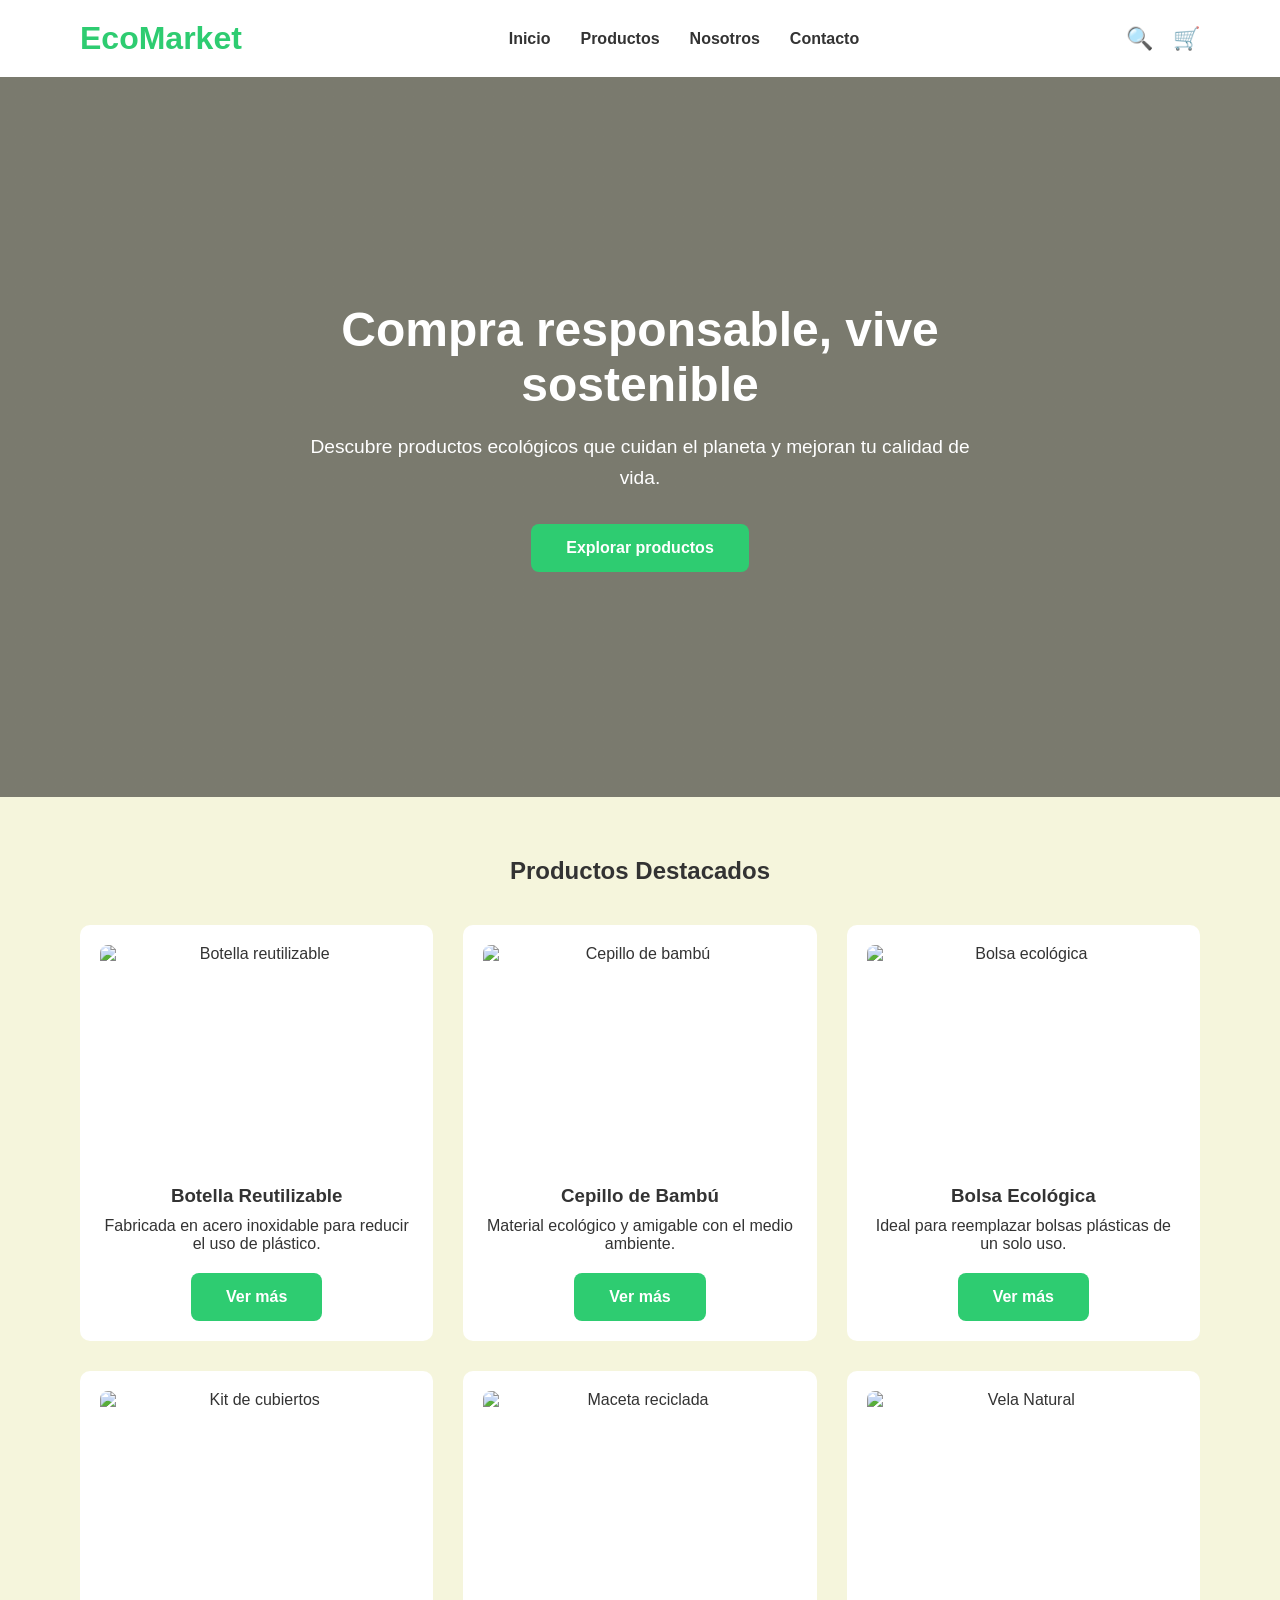
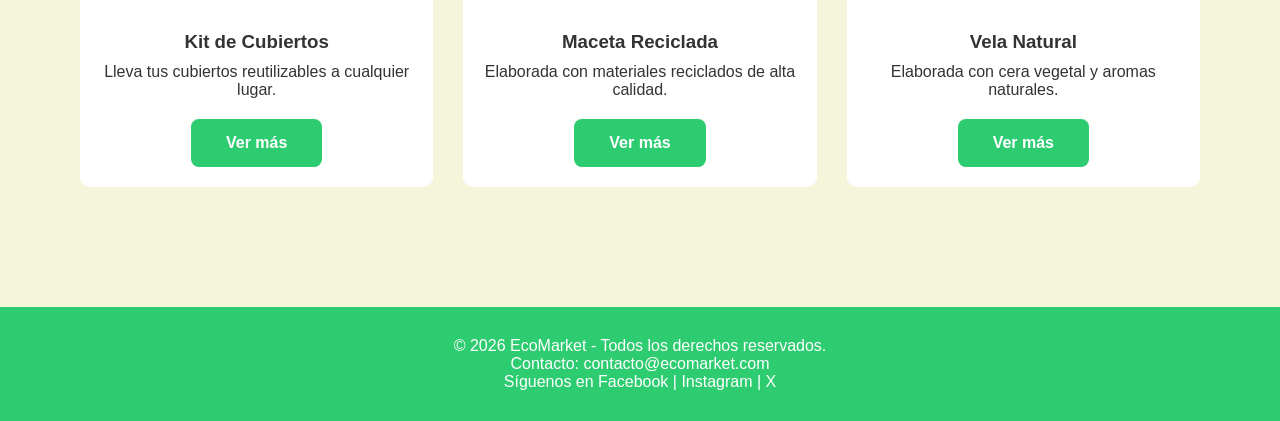
==== index.html @ 86fa568d "feat(home): crear estructura inicial de la página principal" ====
<!DOCTYPE html>
<html lang="es">

<head>

    <meta charset="UTF-8">

    <meta name="viewport" content="width=device-width, initial-scale=1.0">

    <title>EcoMarket</title>

    <link rel="stylesheet" href="css/main.css">
    <link rel="stylesheet" href="css/layout.css">
    <link rel="stylesheet" href="css/components.css">
    <link rel="stylesheet" href="css/animations.css">

</head>

<body>

    <header>

        <div class="logo">

            <h1>EcoMarket</h1>

        </div>

        <nav>

            <ul>

                <li><a href="index.html">Inicio</a></li>
                <li><a href="views/productos.html">Productos</a></li>
                <li><a href="views/sobre-nosotros.html">Nosotros</a></li>
                <li><a href="views/contacto.html">Contacto</a></li>

            </ul>

        </nav>

        <div class="acciones">

            <a href="#">🔍</a>
            <a href="#">🛒</a>

        </div>

    </header>

    <main>

        <!-- Hero -->

        <section class="hero">

            <div class="hero-contenido">

                <h2>Compra responsable, vive sostenible</h2>

                <p>

                    Descubre productos ecológicos que cuidan el planeta y mejoran tu calidad de vida.

                </p>

                <a href="views/productos.html" class="boton">

                    Explorar productos

                </a>

            </div>

        </section>

        <!-- Productos destacados -->

        <section class="productos">

            <h2>Productos Destacados</h2>

            <div class="contenedor-productos">

                <div class="producto">

                    <img src="img/products/producto1.jpg" alt="Botella reutilizable">

                    <h3>Botella Reutilizable</h3>

                    <p>

                        Fabricada en acero inoxidable para reducir el uso de plástico.

                    </p>

                    <a href="#" class="boton">Ver más</a>

                </div>

                <div class="producto">

                    <img src="img/products/producto2.jpg" alt="Cepillo de bambú">

                    <h3>Cepillo de Bambú</h3>

                    <p>

                        Material ecológico y amigable con el medio ambiente.

                    </p>

                    <a href="#" class="boton">Ver más</a>

                </div>

                <div class="producto">

                    <img src="img/products/producto3.jpg" alt="Bolsa ecológica">

                    <h3>Bolsa Ecológica</h3>

                    <p>

                        Ideal para reemplazar bolsas plásticas de un solo uso.

                    </p>

                    <a href="#" class="boton">Ver más</a>

                </div>

                <div class="producto">

                    <img src="img/products/producto4.jpg" alt="Kit de cubiertos">

                    <h3>Kit de Cubiertos</h3>

                    <p>

                        Lleva tus cubiertos reutilizables a cualquier lugar.

                    </p>

                    <a href="#" class="boton">Ver más</a>

                </div>

                <div class="producto">

                    <img src="img/products/producto5.jpg" alt="Maceta reciclada">

                    <h3>Maceta Reciclada</h3>

                    <p>

                        Elaborada con materiales reciclados de alta calidad.

                    </p>

                    <a href="#" class="boton">Ver más</a>

                </div>

                <div class="producto">

                    <img src="img/products/producto6.jpg" alt="Vela Natural">

                    <h3>Vela Natural</h3>

                    <p>

                        Elaborada con cera vegetal y aromas naturales.

                    </p>

                    <a href="#" class="boton">Ver más</a>

                </div>

            </div>

        </section>

    </main>

    <footer>

        <p>© 2026 EcoMarket - Todos los derechos reservados.</p>

        <p>Contacto: contacto@ecomarket.com</p>

        <p>Síguenos en Facebook | Instagram | X</p>

    </footer>

</body>

</html>
---- css/main.css ----
/* ===========================
VARIABLES
=========================== */

:root{

    --color-principal:#2ecc71;
    --color-secundario:#27ae60;
    --color-fondo:#f5f5dc;
    --color-texto:#333333;
    --color-blanco:#ffffff;

}

/* ===========================
RESET
=========================== */

*{

    margin:0;
    padding:0;
    box-sizing:border-box;

}

/* ===========================
ESTILOS GENERALES
=========================== */

body{

    font-family: Arial, Helvetica, sans-serif;

    background: var(--color-fondo);

    color: var(--color-texto);

    min-height: 100vh;

}

a{

    text-decoration: none;

    color: inherit;

}

ul{

    list-style: none;

}

img{

    display: block;

    max-width: 100%;

}
---- css/layout.css ----
/* ===========================
HEADER
=========================== */

header{

    display: flex;

    justify-content: space-between;

    align-items: center;

    padding: 20px 80px;

    background: var(--color-blanco);

}

.logo h1{

    color: var(--color-principal);

    font-size: 2rem;

}

nav ul{

    display: flex;

    gap: 30px;

}

nav a{

    color: var(--color-texto);

    font-weight: bold;

    transition: color .3s ease;

}

nav a:hover{

    color: var(--color-principal);

}

.acciones{

    display: flex;

    gap: 20px;

}

.acciones a{

    font-size: 22px;

    transition: color .3s ease;

}

.acciones a:hover{

    color: var(--color-principal);

}


/* ===========================
HERO
=========================== */

.hero{

    height: 80vh;

    display: flex;

    justify-content: center;

    align-items: center;

    text-align: center;

    background-image:
        linear-gradient(rgba(0,0,0,.5), rgba(0,0,0,.5)),
        url("../img/hero/hero.jpg");

    background-size: cover;

    background-position: center;

    background-repeat: no-repeat;

}

.hero-contenido{

    max-width: 700px;

    color: var(--color-blanco);

}

.hero-contenido h2{

    font-size: 3rem;

    margin-bottom: 20px;

}

.hero-contenido p{

    font-size: 1.2rem;

    margin-bottom: 30px;

    line-height: 1.6;

}


/* ===========================
PRODUCTOS
=========================== */

.productos{

    padding: 60px 80px;

}

.productos h2{

    text-align: center;

    margin-bottom: 40px;

}

.contenedor-productos{

    display: grid;

    grid-template-columns: repeat(3,1fr);

    gap: 30px;

}


/* ===========================
FOOTER
=========================== */

footer{

    background: var(--color-principal);

    color: var(--color-blanco);

    text-align: center;

    padding: 30px;

    margin-top: 60px;

}
---- css/components.css ----
/* ===========================
BOTONES
=========================== */

.boton{

    display: inline-block;

    padding: 15px 35px;

    background: var(--color-principal);

    color: white;

    text-decoration: none;

    border-radius: 8px;

    font-weight: bold;

    transition: 0.3s;

}

.boton:hover{

    background: var(--color-secundario);

}

/* ===========================
TARJETAS
=========================== */

.producto{

    background:white;

    border-radius:10px;

    overflow:hidden;

    text-align:center;

    padding:20px;

}

.producto img{

    width:100%;

    height:220px;

    object-fit:cover;

    border-radius:8px;

}

.producto h3{

    margin:20px 0 10px;

}

.producto p{

    margin-bottom:20px;

}
---- css/animations.css ----
.producto{

    transition:0.3s;

}

.producto:hover{

    transform:translateY(-10px);

}
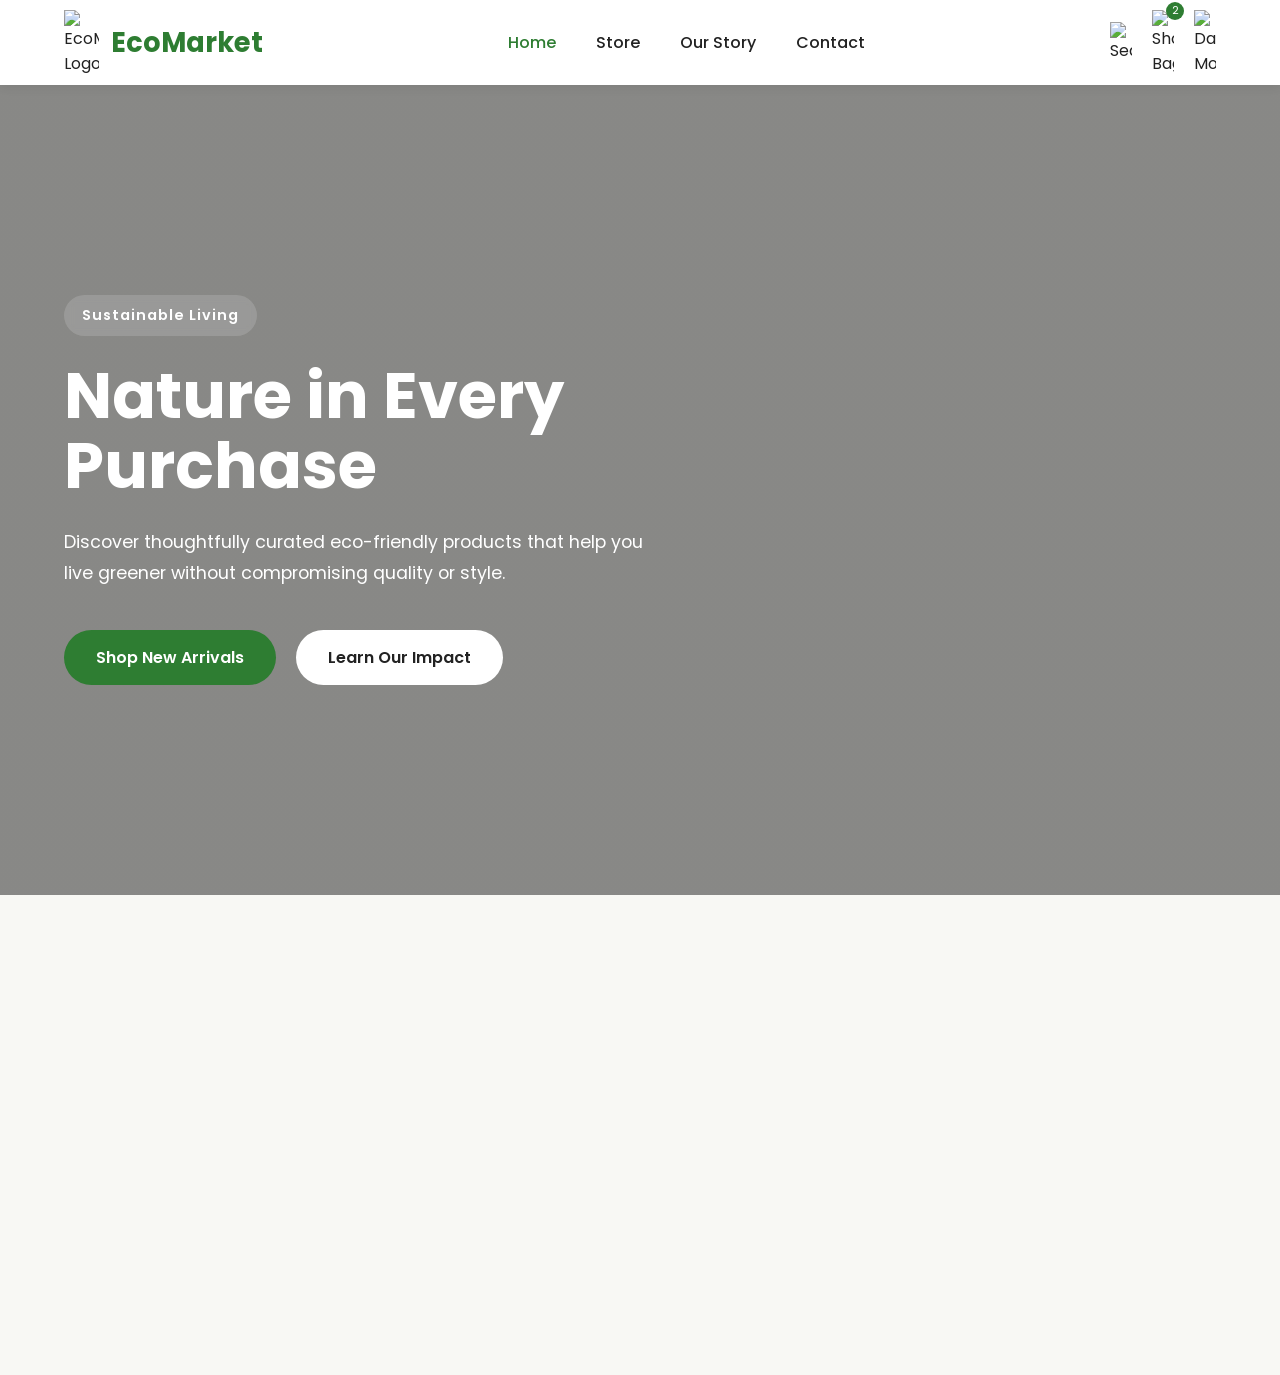
==== commit f4651ee5: "feat(home): correccion de header y hero" ====
--- a/index.html
+++ b/index.html
@@ -1,5 +1,5 @@
 <!DOCTYPE html>
-<html lang="es">
+<html lang="en">
 
 <head>
 
@@ -18,179 +18,141 @@
 
 <body>
 
-    <header>
+    <!-- ==========================
+    HEADER
+    =========================== -->
 
-        <div class="logo">
+    <header class="header">
 
-            <h1>EcoMarket</h1>
+        <div class="container">
 
-        </div>
+            <div class="logo">
 
-        <nav>
+                <img src="img/icons/logo.svg" alt="EcoMarket Logo">
 
-            <ul>
+                <h1>EcoMarket</h1>
 
-                <li><a href="index.html">Inicio</a></li>
-                <li><a href="views/productos.html">Productos</a></li>
-                <li><a href="views/sobre-nosotros.html">Nosotros</a></li>
-                <li><a href="views/contacto.html">Contacto</a></li>
+            </div>
 
-            </ul>
+            <nav class="navbar">
 
-        </nav>
+                <ul>
 
-        <div class="acciones">
+                    <li><a href="index.html" class="active">Home</a></li>
 
-            <a href="#">🔍</a>
-            <a href="#">🛒</a>
+                    <li><a href="views/productos.html">Store</a></li>
+
+                    <li><a href="views/sobre-nosotros.html">Our Story</a></li>
+
+                    <li><a href="views/contacto.html">Contact</a></li>
+
+                </ul>
+
+            </nav>
+
+            <div class="header-icons">
+
+                <a href="#" title="Search">
+
+                    <img src="img/icons/search.svg" alt="Search">
+
+                </a>
+
+                <a href="#" class="cart" title="Shopping Cart">
+
+                    <img src="img/icons/bag.svg" alt="Shopping Bag">
+
+                    <span>2</span>
+
+                </a>
+
+                <a href="#" title="Dark Mode">
+
+                    <img src="img/icons/moon.svg" alt="Dark Mode">
+
+                </a>
+
+            </div>
 
         </div>
 
     </header>
 
+    <!-- ==========================
+    MAIN
+    =========================== -->
+
     <main>
 
-        <!-- Hero -->
+    <!-- ==========================
+    HERO
+    =========================== -->
 
-        <section class="hero">
+    <section class="hero">
 
-            <div class="hero-contenido">
+        <div class="hero-content">
 
-                <h2>Compra responsable, vive sostenible</h2>
+            <span class="hero-tag">
+                Sustainable Living
+            </span>
 
-                <p>
+            <h2>
+                Nature in Every <br>
+                Purchase
+            </h2>
 
-                    Descubre productos ecológicos que cuidan el planeta y mejoran tu calidad de vida.
+            <p>
+                Discover thoughtfully curated eco-friendly products that help you
+                live greener without compromising quality or style.
+            </p>
 
-                </p>
+            <div class="hero-buttons">
 
-                <a href="views/productos.html" class="boton">
+                <a href="views/productos.html" class="btn btn-primary">
+                    Shop New Arrivals
+                </a>
 
-                    Explorar productos
-
+                <a href="views/sobre-nosotros.html" class="btn btn-secondary">
+                    Learn Our Impact
                 </a>
 
             </div>
 
-        </section>
+        </div>
 
-        <!-- Productos destacados -->
+    </section>
 
-        <section class="productos">
+    <!-- ==========================
+    CATEGORIES
+    =========================== -->
 
-            <h2>Productos Destacados</h2>
+    <section class="categories">
 
-            <div class="contenedor-productos">
+    </section>
 
-                <div class="producto">
+    <!-- ==========================
+    FEATURED PRODUCTS
+    =========================== -->
 
-                    <img src="img/products/producto1.jpg" alt="Botella reutilizable">
+    <section class="featured">
 
-                    <h3>Botella Reutilizable</h3>
+    </section>
 
-                    <p>
+    <!-- ==========================
+    NEWSLETTER
+    =========================== -->
 
-                        Fabricada en acero inoxidable para reducir el uso de plástico.
+    <section class="newsletter">
 
-                    </p>
+    </section>
 
-                    <a href="#" class="boton">Ver más</a>
+</main>
 
-                </div>
-
-                <div class="producto">
-
-                    <img src="img/products/producto2.jpg" alt="Cepillo de bambú">
-
-                    <h3>Cepillo de Bambú</h3>
-
-                    <p>
-
-                        Material ecológico y amigable con el medio ambiente.
-
-                    </p>
-
-                    <a href="#" class="boton">Ver más</a>
-
-                </div>
-
-                <div class="producto">
-
-                    <img src="img/products/producto3.jpg" alt="Bolsa ecológica">
-
-                    <h3>Bolsa Ecológica</h3>
-
-                    <p>
-
-                        Ideal para reemplazar bolsas plásticas de un solo uso.
-
-                    </p>
-
-                    <a href="#" class="boton">Ver más</a>
-
-                </div>
-
-                <div class="producto">
-
-                    <img src="img/products/producto4.jpg" alt="Kit de cubiertos">
-
-                    <h3>Kit de Cubiertos</h3>
-
-                    <p>
-
-                        Lleva tus cubiertos reutilizables a cualquier lugar.
-
-                    </p>
-
-                    <a href="#" class="boton">Ver más</a>
-
-                </div>
-
-                <div class="producto">
-
-                    <img src="img/products/producto5.jpg" alt="Maceta reciclada">
-
-                    <h3>Maceta Reciclada</h3>
-
-                    <p>
-
-                        Elaborada con materiales reciclados de alta calidad.
-
-                    </p>
-
-                    <a href="#" class="boton">Ver más</a>
-
-                </div>
-
-                <div class="producto">
-
-                    <img src="img/products/producto6.jpg" alt="Vela Natural">
-
-                    <h3>Vela Natural</h3>
-
-                    <p>
-
-                        Elaborada con cera vegetal y aromas naturales.
-
-                    </p>
-
-                    <a href="#" class="boton">Ver más</a>
-
-                </div>
-
-            </div>
-
-        </section>
-
-    </main>
+<!-- ==========================
+    FOOTER
+    =========================== -->
 
     <footer>
-
-        <p>© 2026 EcoMarket - Todos los derechos reservados.</p>
-
-        <p>Contacto: contacto@ecomarket.com</p>
-
-        <p>Síguenos en Facebook | Instagram | X</p>
 
     </footer>
 
--- a/css/main.css
+++ b/css/main.css
@@ -1,20 +1,30 @@
-/* ===========================
+/* ==========================
+GOOGLE FONTS
+========================== */
+
+@import url('https://fonts.googleapis.com/css2?family=Poppins:wght@300;400;500;600;700&display=swap');
+
+/* ==========================
 VARIABLES
-=========================== */
+========================== */
 
 :root{
 
-    --color-principal:#2ecc71;
-    --color-secundario:#27ae60;
-    --color-fondo:#f5f5dc;
-    --color-texto:#333333;
-    --color-blanco:#ffffff;
+    --primary-color:#2E7D32;
+    --secondary-color:#4CAF50;
+    --background-color:#F8F8F4;
+    --white:#FFFFFF;
+    --black:#222222;
+    --gray:#666666;
+    --light-gray:#EAEAEA;
+
+    --container-width:1200px;
 
 }
 
-/* ===========================
+/* ==========================
 RESET
-=========================== */
+========================== */
 
 *{
 
@@ -24,40 +34,58 @@
 
 }
 
-/* ===========================
-ESTILOS GENERALES
-=========================== */
+/* ==========================
+GLOBAL
+========================== */
+
+html{
+
+    scroll-behavior:smooth;
+
+}
 
 body{
 
-    font-family: Arial, Helvetica, sans-serif;
+    font-family:'Poppins', sans-serif;
 
-    background: var(--color-fondo);
+    background:var(--background-color);
 
-    color: var(--color-texto);
+    color:var(--black);
 
-    min-height: 100vh;
+}
+
+img{
+
+    display:block;
+
+    max-width:100%;
 
 }
 
 a{
 
-    text-decoration: none;
+    text-decoration:none;
 
-    color: inherit;
+    color:inherit;
 
 }
 
 ul{
 
-    list-style: none;
+    list-style:none;
 
 }
 
-img{
+/* ==========================
+CONTAINER
+========================== */
 
-    display: block;
+.container{
 
-    max-width: 100%;
+    width:90%;
+
+    max-width:var(--container-width);
+
+    margin:auto;
 
 }
--- a/css/layout.css
+++ b/css/layout.css
@@ -1,8 +1,22 @@
-/* ===========================
+/* ==========================
 HEADER
-=========================== */
-
-header{
+========================== */
+
+.header{
+
+    background: var(--white);
+
+    position: sticky;
+
+    top: 0;
+
+    z-index: 1000;
+
+    box-shadow: 0 2px 10px rgba(0,0,0,.08);
+
+}
+
+.header .container{
 
     display: flex;
 
@@ -10,85 +24,144 @@
 
     align-items: center;
 
-    padding: 20px 80px;
-
-    background: var(--color-blanco);
+    height: 85px;
+
+}
+
+/* ==========================
+LOGO
+========================== */
+
+.logo{
+
+    display: flex;
+
+    align-items: center;
+
+    gap: 12px;
+
+}
+
+.logo img{
+
+    width: 35px;
 
 }
 
 .logo h1{
 
-    color: var(--color-principal);
-
-    font-size: 2rem;
-
-}
-
-nav ul{
-
-    display: flex;
-
-    gap: 30px;
-
-}
-
-nav a{
-
-    color: var(--color-texto);
-
-    font-weight: bold;
-
-    transition: color .3s ease;
-
-}
-
-nav a:hover{
-
-    color: var(--color-principal);
-
-}
-
-.acciones{
-
-    display: flex;
+    font-size: 1.7rem;
+
+    color: var(--primary-color);
+
+}
+
+/* ==========================
+NAVBAR
+========================== */
+
+.navbar ul{
+
+    display: flex;
+
+    gap: 40px;
+
+}
+
+.navbar a{
+
+    font-weight: 500;
+
+    transition: .3s;
+
+}
+
+.navbar a:hover{
+
+    color: var(--primary-color);
+
+}
+
+.navbar .active{
+
+    color: var(--primary-color);
+
+}
+
+/* ==========================
+HEADER ICONS
+========================== */
+
+.header-icons{
+
+    display: flex;
+
+    align-items: center;
 
     gap: 20px;
 
 }
 
-.acciones a{
-
-    font-size: 22px;
-
-    transition: color .3s ease;
-
-}
-
-.acciones a:hover{
-
-    color: var(--color-principal);
-
-}
-
-
-/* ===========================
+.header-icons img{
+
+    width: 22px;
+
+    cursor: pointer;
+
+}
+
+/* ==========================
+SHOPPING BAG
+========================== */
+
+.cart{
+
+    position: relative;
+
+}
+
+.cart span{
+
+    position: absolute;
+
+    top: -8px;
+
+    right: -10px;
+
+    width: 18px;
+
+    height: 18px;
+
+    border-radius: 50%;
+
+    background: var(--primary-color);
+
+    color: var(--white);
+
+    font-size: .7rem;
+
+    display: flex;
+
+    justify-content: center;
+
+    align-items: center;
+
+}
+
+/* ==========================
 HERO
-=========================== */
+========================== */
 
 .hero{
 
-    height: 80vh;
-
-    display: flex;
-
-    justify-content: center;
-
-    align-items: center;
-
-    text-align: center;
+    min-height: 90vh;
+
+    display: flex;
+
+    align-items: center;
 
     background-image:
-        linear-gradient(rgba(0,0,0,.5), rgba(0,0,0,.5)),
+        linear-gradient(rgba(0,0,0,.45), rgba(0,0,0,.45)),
         url("../img/hero/hero.jpg");
 
     background-size: cover;
@@ -99,76 +172,72 @@
 
 }
 
-.hero-contenido{
-
-    max-width: 700px;
-
-    color: var(--color-blanco);
-
-}
-
-.hero-contenido h2{
-
-    font-size: 3rem;
-
-    margin-bottom: 20px;
-
-}
-
-.hero-contenido p{
-
-    font-size: 1.2rem;
-
-    margin-bottom: 30px;
-
-    line-height: 1.6;
-
-}
-
-
-/* ===========================
-PRODUCTOS
-=========================== */
-
-.productos{
-
-    padding: 60px 80px;
-
-}
-
-.productos h2{
-
-    text-align: center;
+.hero-content{
+
+    width: 90%;
+
+    max-width: 1200px;
+
+    margin: auto;
+
+    color: var(--white);
+
+}
+
+.hero-tag{
+
+    display: inline-block;
+
+    background: rgba(255,255,255,.15);
+
+    padding: 10px 18px;
+
+    border-radius: 30px;
+
+    margin-bottom: 25px;
+
+    backdrop-filter: blur(5px);
+
+}
+
+.hero h2{
+
+    font-size: 4rem;
+
+    line-height: 1.1;
+
+    margin-bottom: 25px;
+
+}
+
+.hero p{
+
+    width: 600px;
+
+    max-width: 100%;
+
+    font-size: 1.1rem;
+
+    line-height: 1.8;
 
     margin-bottom: 40px;
 
 }
 
-.contenedor-productos{
-
-    display: grid;
-
-    grid-template-columns: repeat(3,1fr);
-
-    gap: 30px;
-
-}
-
-
-/* ===========================
-FOOTER
-=========================== */
-
-footer{
-
-    background: var(--color-principal);
-
-    color: var(--color-blanco);
-
-    text-align: center;
-
-    padding: 30px;
-
-    margin-top: 60px;
+.hero-buttons{
+
+    display: flex;
+
+    gap: 20px;
+
+}
+
+/* ==========================
+SECTION SPACING
+========================== */
+
+section{
+
+    padding: 80px 0;
 
 }
--- a/css/components.css
+++ b/css/components.css
@@ -1,71 +1,133 @@
-/* ===========================
-BOTONES
-=========================== */
+/* ==========================
+BUTTONS
+========================== */
 
-.boton{
+.btn{
 
     display: inline-block;
 
-    padding: 15px 35px;
+    padding: 15px 32px;
 
-    background: var(--color-principal);
+    border-radius: 50px;
 
-    color: white;
+    font-weight: 600;
 
-    text-decoration: none;
+    transition: .3s;
 
-    border-radius: 8px;
+}
+
+.btn-primary{
+
+    background: var(--primary-color);
+
+    color: var(--white);
+
+}
+
+.btn-primary:hover{
+
+    background: var(--secondary-color);
+
+}
+
+.btn-secondary{
+
+    background: var(--white);
+
+    color: var(--black);
+
+}
+
+.btn-secondary:hover{
+
+    background: var(--light-gray);
+
+}
+
+/* ==========================
+HERO TAG
+========================== */
+
+.hero-tag{
+
+    font-size: .9rem;
+
+    font-weight: 600;
+
+    letter-spacing: 1px;
+
+}
+
+/* ==========================
+SECTION TITLES
+========================== */
+
+.section-title{
+
+    text-align: center;
+
+    font-size: 2.3rem;
+
+    margin-bottom: 20px;
+
+}
+
+.section-subtitle{
+
+    text-align: center;
+
+    color: var(--gray);
+
+    margin-bottom: 60px;
+
+}
+
+/* ==========================
+PRODUCT CARD
+========================== */
+
+.product-card{
+
+    background: var(--white);
+
+    border-radius: 18px;
+
+    overflow: hidden;
+
+    transition: .3s;
+
+}
+
+.product-card img{
+
+    width: 100%;
+
+}
+
+.product-info{
+
+    padding: 25px;
+
+}
+
+.product-info h3{
+
+    margin-bottom: 12px;
+
+}
+
+.product-info p{
+
+    color: var(--gray);
+
+}
+
+.product-price{
 
     font-weight: bold;
 
-    transition: 0.3s;
+    color: var(--primary-color);
 
-}
-
-.boton:hover{
-
-    background: var(--color-secundario);
-
-}
-
-/* ===========================
-TARJETAS
-=========================== */
-
-.producto{
-
-    background:white;
-
-    border-radius:10px;
-
-    overflow:hidden;
-
-    text-align:center;
-
-    padding:20px;
-
-}
-
-.producto img{
-
-    width:100%;
-
-    height:220px;
-
-    object-fit:cover;
-
-    border-radius:8px;
-
-}
-
-.producto h3{
-
-    margin:20px 0 10px;
-
-}
-
-.producto p{
-
-    margin-bottom:20px;
+    margin: 18px 0;
 
 }
--- a/css/animations.css
+++ b/css/animations.css
@@ -1,11 +1,33 @@
-.producto{
+/* ===========================
+ANIMACIONES
+=========================== */
 
-    transition:0.3s;
+/* Animación para el contenido del Hero */
+
+.hero-contenido{
+
+    animation: aparecer 1.2s ease;
 
 }
 
-.producto:hover{
+/* Animación de entrada */
 
-    transform:translateY(-10px);
+@keyframes aparecer{
+
+    from{
+
+        opacity: 0;
+
+        transform: translateY(30px);
+
+    }
+
+    to{
+
+        opacity: 1;
+
+        transform: translateY(0);
+
+    }
 
 }
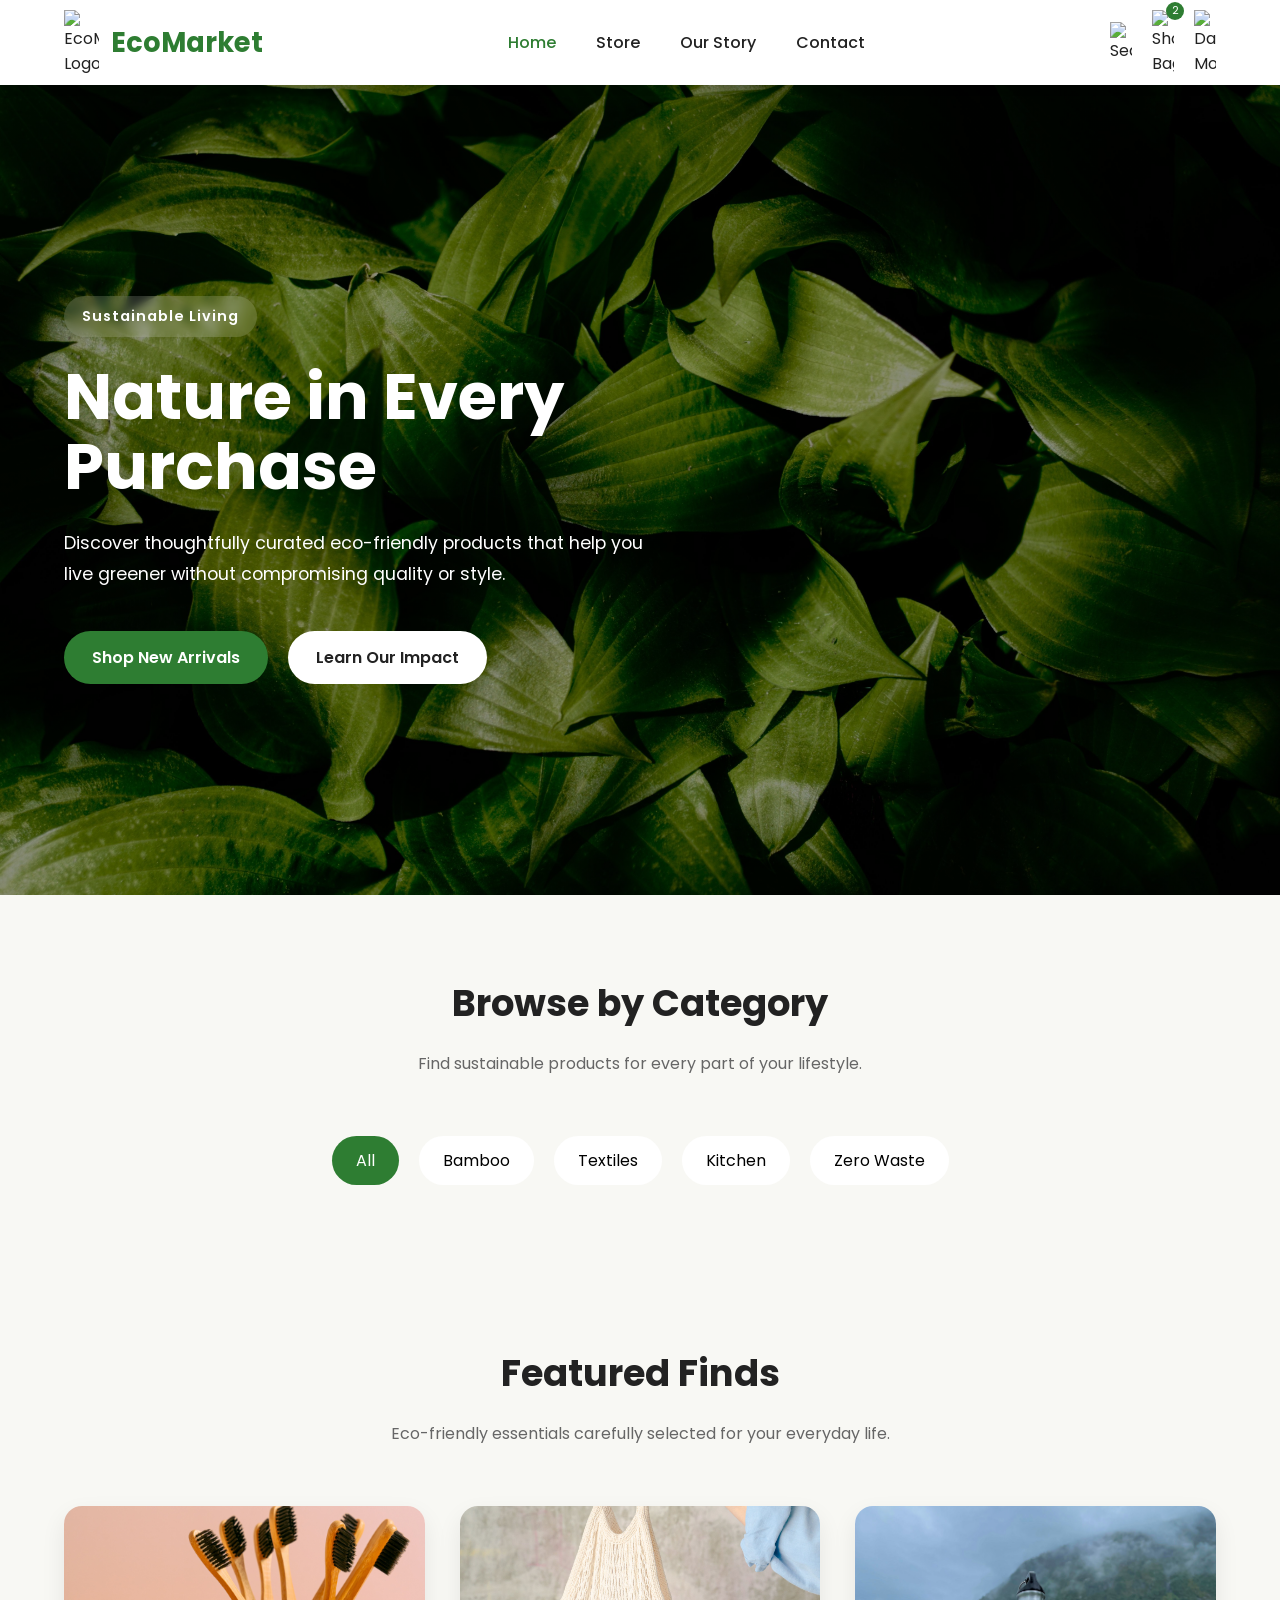
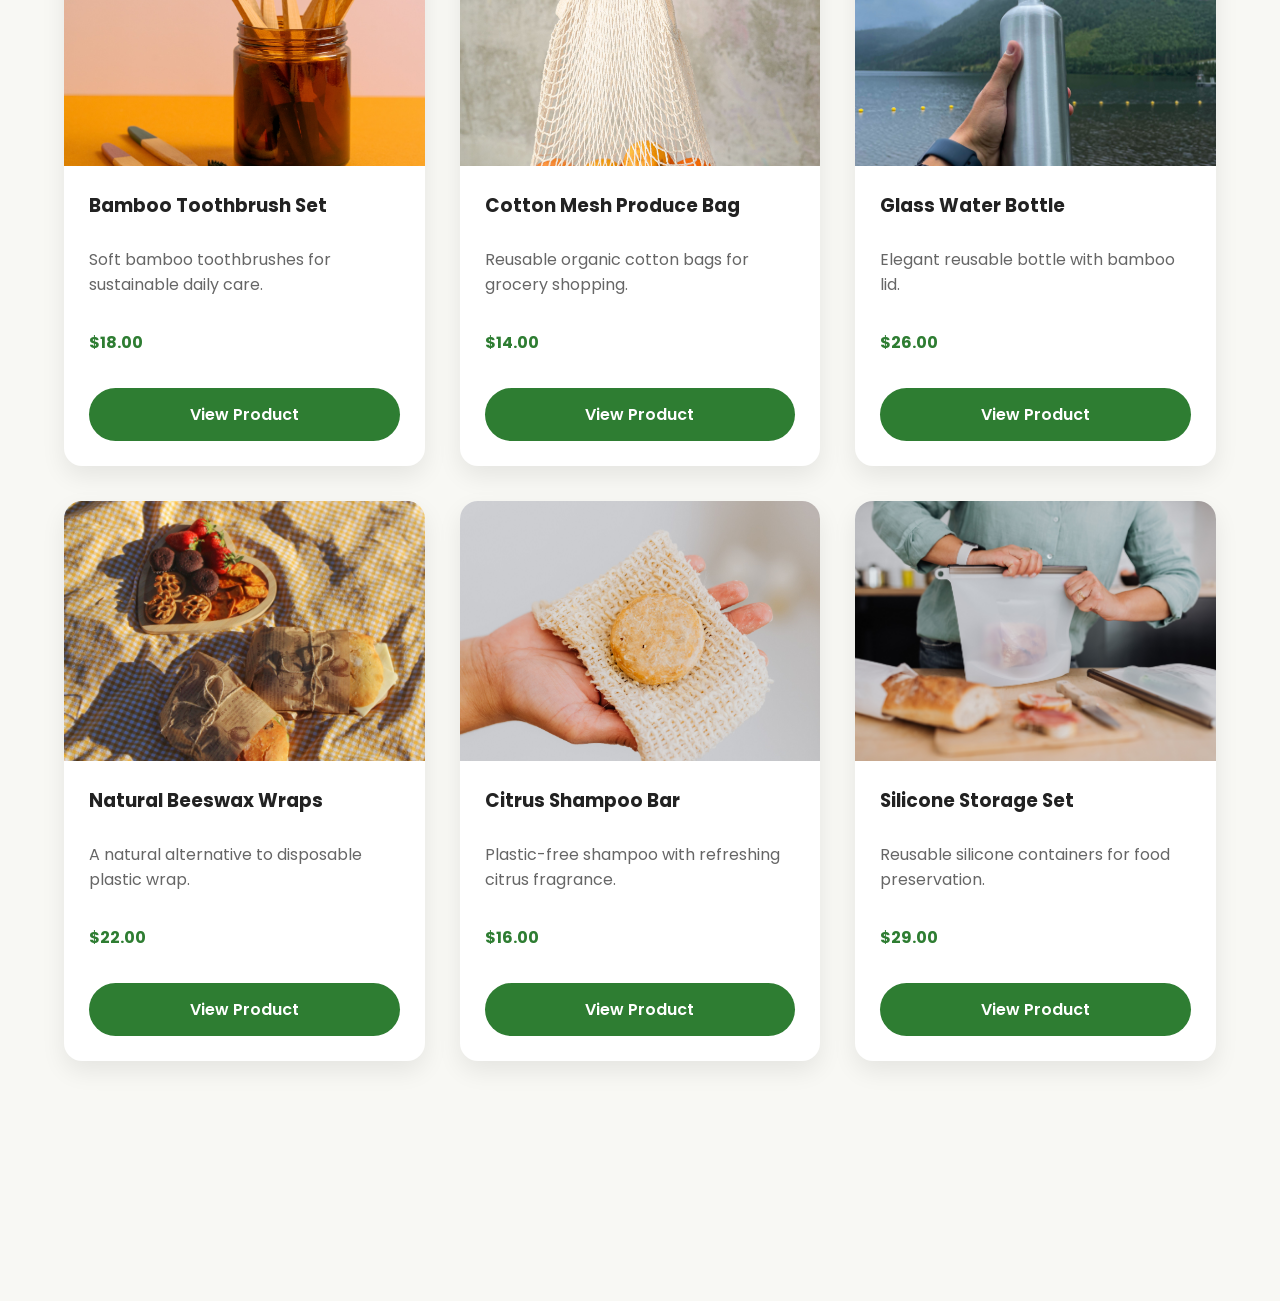
==== commit 5c8d808c: "feat(home): agregar categories and featured products section" ====
--- a/index.html
+++ b/index.html
@@ -124,19 +124,203 @@
 
     <!-- ==========================
     CATEGORIES
-    =========================== -->
-
-    <section class="categories">
-
-    </section>
-
-    <!-- ==========================
-    FEATURED PRODUCTS
-    =========================== -->
-
-    <section class="featured">
-
-    </section>
+    ========================== -->
+
+<section class="categories">
+
+    <div class="container">
+
+        <h2 class="section-title">
+            Browse by Category
+        </h2>
+
+        <p class="section-subtitle">
+            Find sustainable products for every part of your lifestyle.
+        </p>
+
+        <div class="category-buttons">
+
+            <button class="category-btn active-category">
+                All
+            </button>
+
+            <button class="category-btn">
+                Bamboo
+            </button>
+
+            <button class="category-btn">
+                Textiles
+            </button>
+
+            <button class="category-btn">
+                Kitchen
+            </button>
+
+            <button class="category-btn">
+                Zero Waste
+            </button>
+
+        </div>
+
+    </div>
+
+</section>
+
+    <!-- ==========================
+     FEATURED PRODUCTS
+========================== -->
+
+<section class="featured">
+
+    <div class="container">
+
+        <h2 class="section-title">
+            Featured Finds
+        </h2>
+
+        <p class="section-subtitle">
+            Eco-friendly essentials carefully selected for your everyday life.
+        </p>
+
+        <div class="products-grid">
+
+            <!-- Product 1 -->
+
+            <article class="product-card">
+
+                <img src="img/products/product1.jpg" alt="Bamboo Toothbrush Set">
+
+                <div class="product-info">
+
+                    <h3>Bamboo Toothbrush Set</h3>
+
+                    <p>Soft bamboo toothbrushes for sustainable daily care.</p>
+
+                    <div class="product-price">$18.00</div>
+
+                    <a href="#" class="btn btn-primary">
+                        View Product
+                    </a>
+
+                </div>
+
+            </article>
+
+            <!-- Product 2 -->
+
+            <article class="product-card">
+
+                <img src="img/products/product2.jpg" alt="Cotton Mesh Produce Bag">
+
+                <div class="product-info">
+
+                    <h3>Cotton Mesh Produce Bag</h3>
+
+                    <p>Reusable organic cotton bags for grocery shopping.</p>
+
+                    <div class="product-price">$14.00</div>
+
+                    <a href="#" class="btn btn-primary">
+                        View Product
+                    </a>
+
+                </div>
+
+            </article>
+
+            <!-- Product 3 -->
+
+            <article class="product-card">
+
+                <img src="img/products/product3.jpg" alt="Glass Water Bottle">
+
+                <div class="product-info">
+
+                    <h3>Glass Water Bottle</h3>
+
+                    <p>Elegant reusable bottle with bamboo lid.</p>
+
+                    <div class="product-price">$26.00</div>
+
+                    <a href="#" class="btn btn-primary">
+                        View Product
+                    </a>
+
+                </div>
+
+            </article>
+
+            <!-- Product 4 -->
+
+            <article class="product-card">
+
+                <img src="img/products/product4.jpg" alt="Natural Beeswax Wraps">
+
+                <div class="product-info">
+
+                    <h3>Natural Beeswax Wraps</h3>
+
+                    <p>A natural alternative to disposable plastic wrap.</p>
+
+                    <div class="product-price">$22.00</div>
+
+                    <a href="#" class="btn btn-primary">
+                        View Product
+                    </a>
+
+                </div>
+
+            </article>
+
+            <!-- Product 5 -->
+
+            <article class="product-card">
+
+                <img src="img/products/product5.jpg" alt="Citrus Shampoo Bar">
+
+                <div class="product-info">
+
+                    <h3>Citrus Shampoo Bar</h3>
+
+                    <p>Plastic-free shampoo with refreshing citrus fragrance.</p>
+
+                    <div class="product-price">$16.00</div>
+
+                    <a href="#" class="btn btn-primary">
+                        View Product
+                    </a>
+
+                </div>
+
+            </article>
+
+            <!-- Product 6 -->
+
+            <article class="product-card">
+
+                <img src="img/products/product6.jpg" alt="Silicone Storage Set">
+
+                <div class="product-info">
+
+                    <h3>Silicone Storage Set</h3>
+
+                    <p>Reusable silicone containers for food preservation.</p>
+
+                    <div class="product-price">$29.00</div>
+
+                    <a href="#" class="btn btn-primary">
+                        View Product
+                    </a>
+
+                </div>
+
+            </article>
+
+        </div>
+
+    </div>
+
+</section>
 
     <!-- ==========================
     NEWSLETTER
--- a/css/layout.css
+++ b/css/layout.css
@@ -233,6 +233,28 @@
 }
 
 /* ==========================
+FEATURED PRODUCTS
+========================== */
+
+.featured{
+
+    background: var(--background-color);
+
+}
+
+.products-grid{
+
+    display:grid;
+
+    grid-template-columns:repeat(3,1fr);
+
+    gap:35px;
+
+    margin-top:50px;
+
+}
+
+/* ==========================
 SECTION SPACING
 ========================== */
 
--- a/css/components.css
+++ b/css/components.css
@@ -4,122 +4,140 @@
 
 .btn{
 
-    display: inline-block;
-
-    padding: 15px 32px;
-
-    border-radius: 50px;
+    display:inline-block;
+
+    padding:14px 28px;
+
+    border-radius:50px;
+
+    font-weight:600;
+
+    text-align:center;
+
+    transition:.3s;
+
+}
+
+.btn-primary{
+
+    background: var(--primary-color);
+
+    color: var(--white);
+
+}
+
+.btn-primary:hover{
+
+    background: var(--secondary-color);
+
+}
+
+.btn-secondary{
+
+    background: var(--white);
+
+    color: var(--black);
+
+}
+
+.btn-secondary:hover{
+
+    background: var(--light-gray);
+
+}
+
+/* ==========================
+HERO TAG
+========================== */
+
+.hero-tag{
+
+    font-size: .9rem;
 
     font-weight: 600;
 
-    transition: .3s;
-
-}
-
-.btn-primary{
-
-    background: var(--primary-color);
-
-    color: var(--white);
-
-}
-
-.btn-primary:hover{
-
-    background: var(--secondary-color);
-
-}
-
-.btn-secondary{
+    letter-spacing: 1px;
+
+}
+
+/* ==========================
+SECTION TITLES
+========================== */
+
+.section-title{
+
+    text-align: center;
+
+    font-size: 2.3rem;
+
+    margin-bottom: 20px;
+
+}
+
+.section-subtitle{
+
+    text-align: center;
+
+    color: var(--gray);
+
+    margin-bottom: 60px;
+
+}
+
+/* ==========================
+PRODUCT CARD
+========================== */
+
+.product-card{
 
     background: var(--white);
 
-    color: var(--black);
-
-}
-
-.btn-secondary:hover{
-
-    background: var(--light-gray);
-
-}
-
-/* ==========================
-HERO TAG
-========================== */
-
-.hero-tag{
-
-    font-size: .9rem;
-
-    font-weight: 600;
-
-    letter-spacing: 1px;
-
-}
-
-/* ==========================
-SECTION TITLES
-========================== */
-
-.section-title{
-
-    text-align: center;
-
-    font-size: 2.3rem;
-
-    margin-bottom: 20px;
-
-}
-
-.section-subtitle{
-
-    text-align: center;
+    border-radius:18px;
+
+    overflow:hidden;
+
+    box-shadow:0 10px 25px rgba(0,0,0,.08);
+
+    transition:.35s;
+
+    display:flex;
+
+    flex-direction:column;
+
+}
+
+.product-card img{
+
+    width:100%;
+
+    height:260px;
+
+    object-fit:cover;
+
+}
+
+.product-info{
+
+    padding:25px;
+
+    display:flex;
+
+    flex-direction:column;
+
+    gap:15px;
+
+}
+
+.product-info h3{
+
+    margin-bottom: 12px;
+
+}
+
+.product-info p{
 
     color: var(--gray);
 
-    margin-bottom: 60px;
-
-}
-
-/* ==========================
-PRODUCT CARD
-========================== */
-
-.product-card{
-
-    background: var(--white);
-
-    border-radius: 18px;
-
-    overflow: hidden;
-
-    transition: .3s;
-
-}
-
-.product-card img{
-
-    width: 100%;
-
-}
-
-.product-info{
-
-    padding: 25px;
-
-}
-
-.product-info h3{
-
-    margin-bottom: 12px;
-
-}
-
-.product-info p{
-
-    color: var(--gray);
-
 }
 
 .product-price{
@@ -130,4 +148,65 @@
 
     margin: 18px 0;
 
-}+}
+
+/* ==========================
+CATEGORIES
+========================== */
+
+.category-buttons{
+
+    display:flex;
+
+    justify-content:center;
+
+    gap:20px;
+
+    flex-wrap:wrap;
+
+}
+
+.category-btn{
+
+    padding:12px 24px;
+
+    border:none;
+
+    border-radius:30px;
+
+    background:var(--white);
+
+    cursor:pointer;
+
+    font-family:inherit;
+
+    font-size:1rem;
+
+    transition:.3s;
+
+}
+
+.category-btn:hover{
+
+    background:var(--primary-color);
+
+    color:var(--white);
+
+}
+
+.active-category{
+
+    background:var(--primary-color);
+
+    color:var(--white);
+
+}
+
+.product-card:hover{
+
+    transform:translateY(-10px);
+
+    box-shadow:0 20px 40px rgba(0,0,0,.15);
+
+}
+
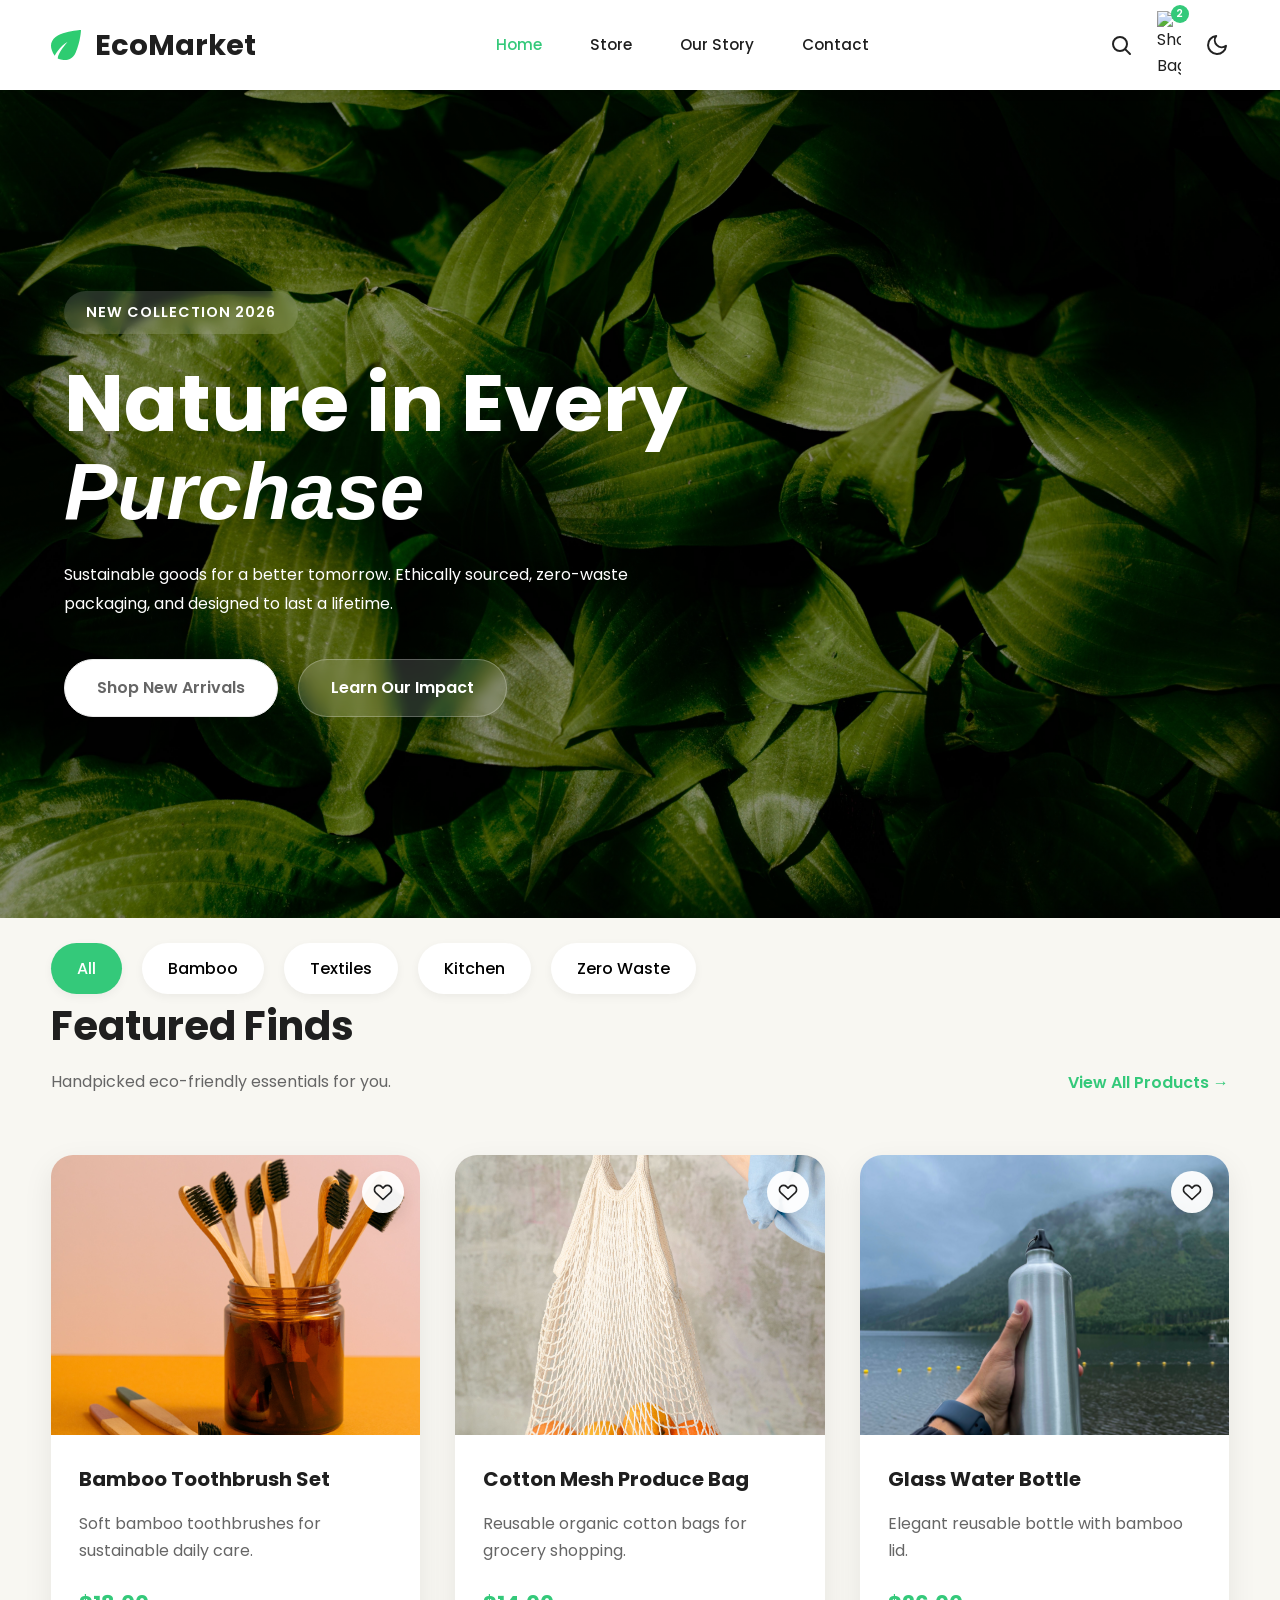
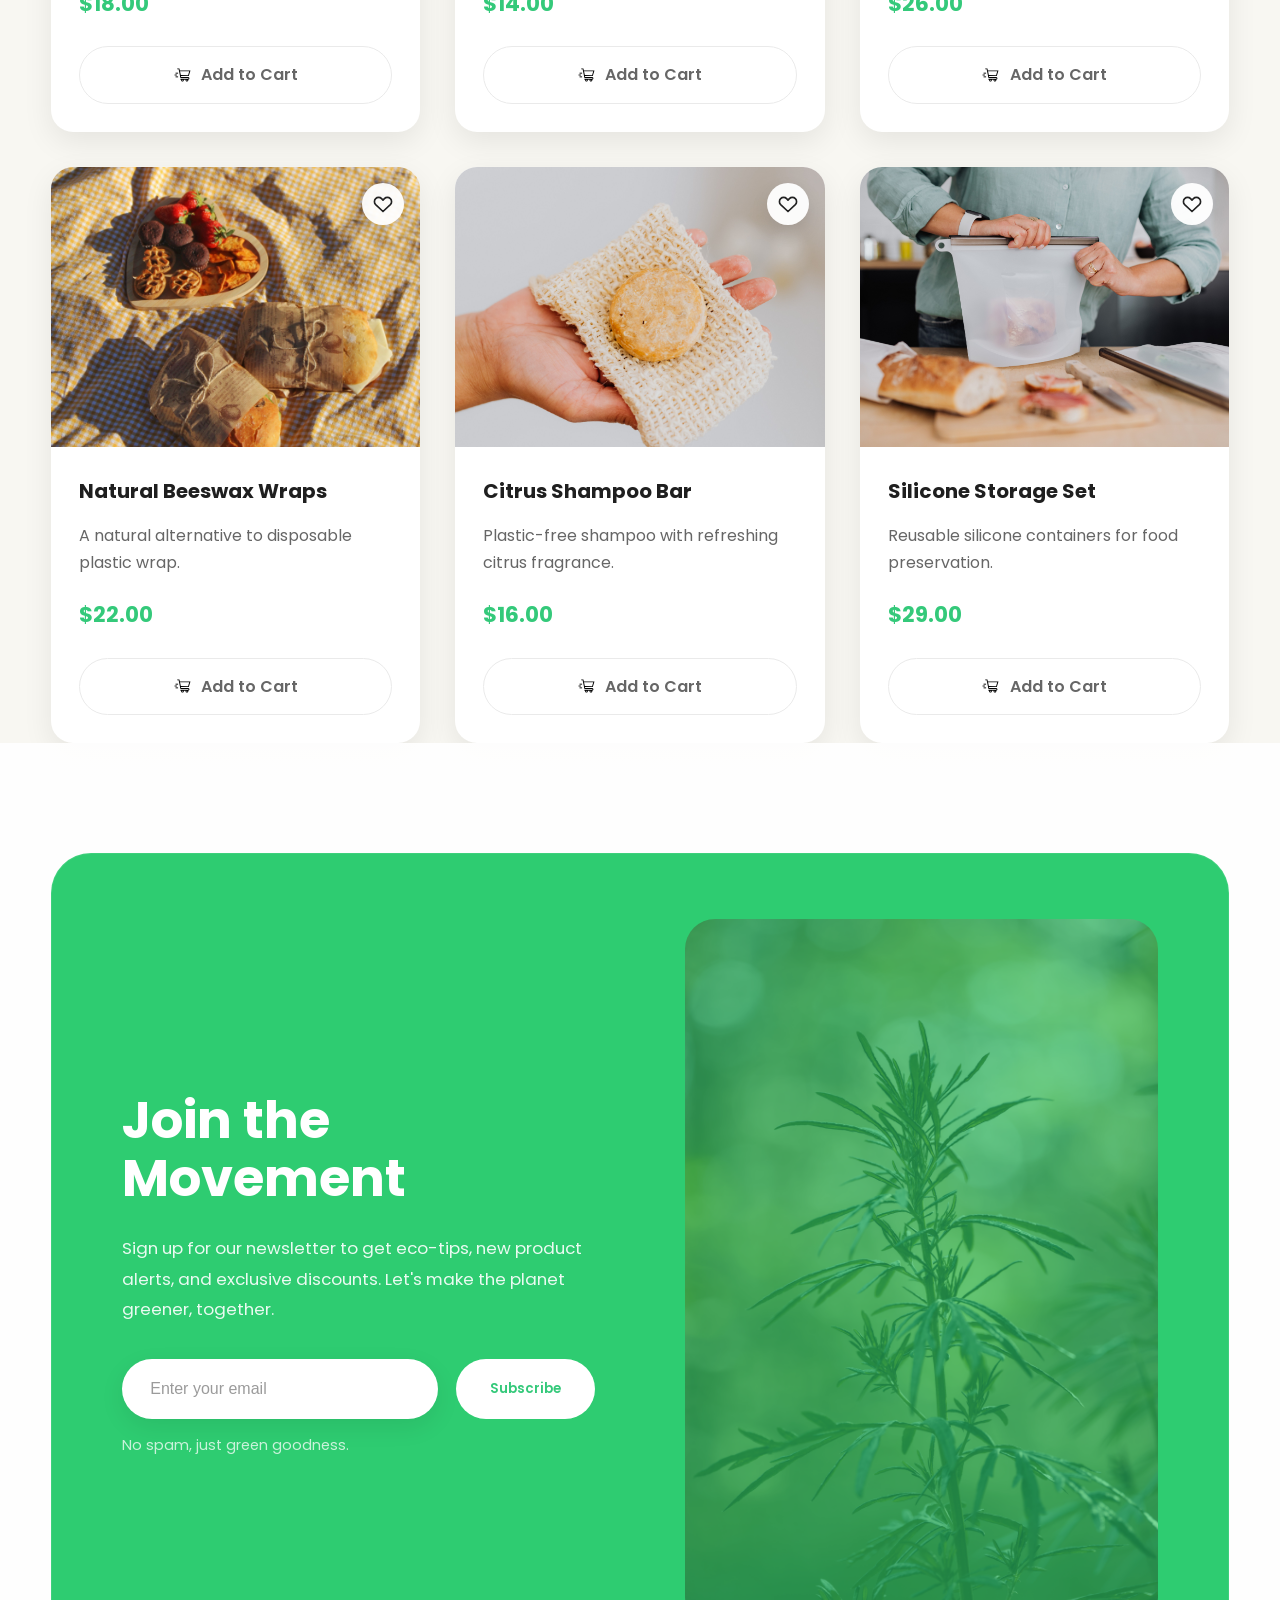
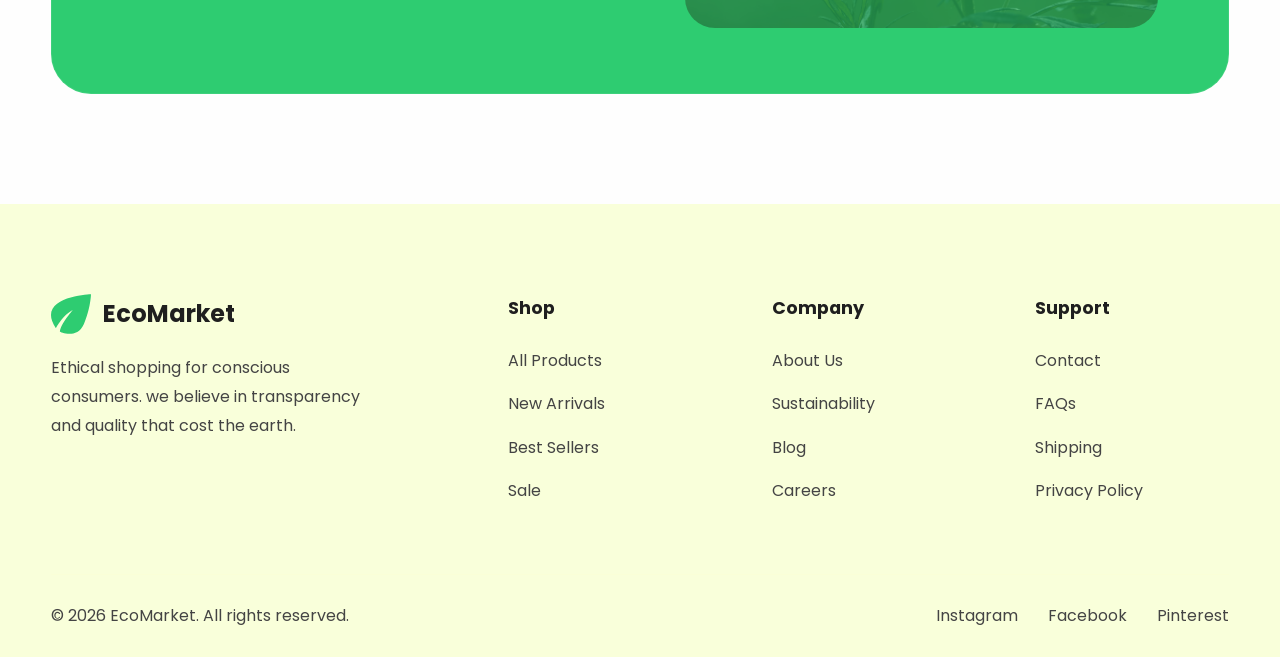
==== commit 6c43266f: "Diseño de la pagina home completa" ====
--- a/index.html
+++ b/index.html
@@ -93,17 +93,17 @@
         <div class="hero-content">
 
             <span class="hero-tag">
-                Sustainable Living
+                New Collection 2026
             </span>
 
             <h2>
                 Nature in Every <br>
-                Purchase
+                <em>Purchase</em>
             </h2>
 
             <p>
-                Discover thoughtfully curated eco-friendly products that help you
-                live greener without compromising quality or style.
+                Sustainable goods for a better tomorrow. Ethically sourced,
+                zero-waste packaging, and designed to last a lifetime.
             </p>
 
             <div class="hero-buttons">
@@ -130,14 +130,6 @@
 
     <div class="container">
 
-        <h2 class="section-title">
-            Browse by Category
-        </h2>
-
-        <p class="section-subtitle">
-            Find sustainable products for every part of your lifestyle.
-        </p>
-
         <div class="category-buttons">
 
             <button class="category-btn active-category">
@@ -167,178 +159,397 @@
 </section>
 
     <!-- ==========================
-     FEATURED PRODUCTS
+FEATURED PRODUCTS
 ========================== -->
 
 <section class="featured">
 
     <div class="container">
 
-        <h2 class="section-title">
-            Featured Finds
-        </h2>
-
-        <p class="section-subtitle">
-            Eco-friendly essentials carefully selected for your everyday life.
+        <div class="featured-header">
+
+            <div>
+
+                <h2 class="section-title">
+                    Featured Finds
+                </h2>
+
+                <p class="section-subtitle">
+                    Handpicked eco-friendly essentials for you.
+                </p>
+
+            </div>
+
+            <a href="views/productos.html" class="view-all">
+                View All Products →
+            </a>
+
+        </div>
+
+        <div class="products-grid">
+
+            <!-- Product 1 -->
+
+            <article class="product-card">
+
+                <button class="favorite-btn">
+
+                    <img src="img/icons/heart.svg" alt="Favorite">
+
+                </button>
+
+                <img src="img/products/product1.jpg" alt="Bamboo Toothbrush Set">
+
+                <div class="product-info">
+
+                    <h3>Bamboo Toothbrush Set</h3>
+
+                    <p>
+                        Soft bamboo toothbrushes for sustainable daily care.
+                    </p>
+
+                    <div class="product-price">
+                        $18.00
+                    </div>
+
+                    <a href="#" class="btn btn-primary product-btn">
+
+                        <img src="img/icons/cart.svg" alt="Cart">
+
+                        <span>Add to Cart</span>
+
+                    </a>
+
+                </div>
+
+            </article>
+
+            <!-- Product 2 -->
+
+            <article class="product-card">
+
+                <button class="favorite-btn">
+
+                    <img src="img/icons/heart.svg" alt="Favorite">
+
+                </button>
+
+                <img src="img/products/product2.jpg" alt="Cotton Mesh Produce Bag">
+
+                <div class="product-info">
+
+                    <h3>Cotton Mesh Produce Bag</h3>
+
+                    <p>
+                        Reusable organic cotton bags for grocery shopping.
+                    </p>
+
+                    <div class="product-price">
+                        $14.00
+                    </div>
+
+                    <a href="#" class="btn btn-primary product-btn">
+
+                        <img src="img/icons/cart.svg" alt="Cart">
+
+                        <span>Add to Cart</span>
+
+                    </a>
+
+                </div>
+
+            </article>
+
+            <!-- Product 3 -->
+
+            <article class="product-card">
+
+                <button class="favorite-btn">
+
+                    <img src="img/icons/heart.svg" alt="Favorite">
+
+                </button>
+
+                <img src="img/products/product3.jpg" alt="Glass Water Bottle">
+
+                <div class="product-info">
+
+                    <h3>Glass Water Bottle</h3>
+
+                    <p>
+                        Elegant reusable bottle with bamboo lid.
+                    </p>
+
+                    <div class="product-price">
+                        $26.00
+                    </div>
+
+                    <a href="#" class="btn btn-primary product-btn">
+
+                        <img src="img/icons/cart.svg" alt="Cart">
+
+                        <span>Add to Cart</span>
+
+                    </a>
+
+                </div>
+
+            </article>
+
+            <!-- Product 4 -->
+
+            <article class="product-card">
+
+                <button class="favorite-btn">
+
+                    <img src="img/icons/heart.svg" alt="Favorite">
+
+                </button>
+
+                <img src="img/products/product4.jpg" alt="Natural Beeswax Wraps">
+
+                <div class="product-info">
+
+                    <h3>Natural Beeswax Wraps</h3>
+
+                    <p>
+                        A natural alternative to disposable plastic wrap.
+                    </p>
+
+                    <div class="product-price">
+                        $22.00
+                    </div>
+
+                    <a href="#" class="btn btn-primary product-btn">
+
+                        <img src="img/icons/cart.svg" alt="Cart">
+
+                        <span>Add to Cart</span>
+
+                    </a>
+
+                </div>
+
+            </article>
+
+            <!-- Product 5 -->
+
+            <article class="product-card">
+
+                <button class="favorite-btn">
+
+                    <img src="img/icons/heart.svg" alt="Favorite">
+
+                </button>
+
+                <img src="img/products/product5.jpg" alt="Citrus Shampoo Bar">
+
+                <div class="product-info">
+
+                    <h3>Citrus Shampoo Bar</h3>
+
+                    <p>
+                        Plastic-free shampoo with refreshing citrus fragrance.
+                    </p>
+
+                    <div class="product-price">
+                        $16.00
+                    </div>
+
+                    <a href="#" class="btn btn-primary product-btn">
+
+                        <img src="img/icons/cart.svg" alt="Cart">
+
+                        <span>Add to Cart</span>
+
+                    </a>
+
+                </div>
+
+            </article>
+
+            <!-- Product 6 -->
+
+            <article class="product-card">
+
+                <button class="favorite-btn">
+
+                    <img src="img/icons/heart.svg" alt="Favorite">
+
+                </button>
+
+                <img src="img/products/product6.jpg" alt="Silicone Storage Set">
+
+                <div class="product-info">
+
+                    <h3>Silicone Storage Set</h3>
+
+                    <p>
+                        Reusable silicone containers for food preservation.
+                    </p>
+
+                    <div class="product-price">
+                        $29.00
+                    </div>
+
+                    <a href="#" class="btn btn-primary product-btn">
+
+                        <img src="img/icons/cart.svg" alt="Cart">
+
+                        <span>Add to Cart</span>
+
+                    </a>
+
+                </div>
+
+            </article>
+
+        </div>
+
+    </div>
+
+</section>
+
+    <section class="newsletter">
+
+    <div class="container newsletter-content">
+
+        <div class="newsletter-text">
+
+            <h2>
+                Join the Movement
+            </h2>
+
+            <p>
+                Sign up for our newsletter to get eco-tips, new product
+                alerts, and exclusive discounts. Let's make the planet
+                greener, together.
+            </p>
+
+            <form class="newsletter-form">
+
+                <input
+                    type="email"
+                    placeholder="Enter your email"
+                >
+
+                <button class="btn newsletter-btn">
+                    Subscribe
+                </button>
+
+            </form>
+
+            <small>
+                No spam, just green goodness.
+            </small>
+
+        </div>
+
+        <div class="newsletter-image">
+
+            <img
+                src="img/hero/plants.png"
+                alt="Plants"
+            >
+
+        </div>
+
+    </div>
+
+</section>
+
+</main>
+
+    <!-- ==========================
+FOOTER
+========================== -->
+
+<footer class="footer">
+
+    <div class="container footer-content">
+
+        <div class="footer-brand">
+
+            <div class="footer-logo">
+
+            <img src="img/icons/logo.svg" alt="EcoMarket Logo">
+
+            <h2>EcoMarket</h2>
+
+        </div>
+
+    <p>
+        Ethical shopping for conscious consumers. we believe in transparency and quality that cost the earth.
+    </p>
+
+</div>
+
+        <div class="footer-column">
+
+            <h3>Shop</h3>
+
+            <ul>
+
+                <li><a href="#">All Products</a></li>
+                <li><a href="#">New Arrivals</a></li>
+                <li><a href="#">Best Sellers</a></li>
+                <li><a href="#">Sale</a></li>
+
+            </ul>
+
+        </div>
+
+        <div class="footer-column">
+
+            <h3>Company</h3>
+
+            <ul>
+
+                <li><a href="#">About Us</a></li>
+                <li><a href="#">Sustainability</a></li>
+                <li><a href="#">Blog</a></li>
+                <li><a href="#">Careers</a></li>
+
+            </ul>
+
+        </div>
+
+        <div class="footer-column">
+
+            <h3>Support</h3>
+
+            <ul>
+
+                <li><a href="#">Contact</a></li>
+                <li><a href="#">FAQs</a></li>
+                <li><a href="#">Shipping</a></li>
+                <li><a href="#">Privacy Policy</a></li>
+
+            </ul>
+
+        </div>
+
+    </div>
+
+    <div class="container footer-bottom">
+
+        <p>
+            © 2026 EcoMarket. All rights reserved.
         </p>
 
-        <div class="products-grid">
-
-            <!-- Product 1 -->
-
-            <article class="product-card">
-
-                <img src="img/products/product1.jpg" alt="Bamboo Toothbrush Set">
-
-                <div class="product-info">
-
-                    <h3>Bamboo Toothbrush Set</h3>
-
-                    <p>Soft bamboo toothbrushes for sustainable daily care.</p>
-
-                    <div class="product-price">$18.00</div>
-
-                    <a href="#" class="btn btn-primary">
-                        View Product
-                    </a>
-
-                </div>
-
-            </article>
-
-            <!-- Product 2 -->
-
-            <article class="product-card">
-
-                <img src="img/products/product2.jpg" alt="Cotton Mesh Produce Bag">
-
-                <div class="product-info">
-
-                    <h3>Cotton Mesh Produce Bag</h3>
-
-                    <p>Reusable organic cotton bags for grocery shopping.</p>
-
-                    <div class="product-price">$14.00</div>
-
-                    <a href="#" class="btn btn-primary">
-                        View Product
-                    </a>
-
-                </div>
-
-            </article>
-
-            <!-- Product 3 -->
-
-            <article class="product-card">
-
-                <img src="img/products/product3.jpg" alt="Glass Water Bottle">
-
-                <div class="product-info">
-
-                    <h3>Glass Water Bottle</h3>
-
-                    <p>Elegant reusable bottle with bamboo lid.</p>
-
-                    <div class="product-price">$26.00</div>
-
-                    <a href="#" class="btn btn-primary">
-                        View Product
-                    </a>
-
-                </div>
-
-            </article>
-
-            <!-- Product 4 -->
-
-            <article class="product-card">
-
-                <img src="img/products/product4.jpg" alt="Natural Beeswax Wraps">
-
-                <div class="product-info">
-
-                    <h3>Natural Beeswax Wraps</h3>
-
-                    <p>A natural alternative to disposable plastic wrap.</p>
-
-                    <div class="product-price">$22.00</div>
-
-                    <a href="#" class="btn btn-primary">
-                        View Product
-                    </a>
-
-                </div>
-
-            </article>
-
-            <!-- Product 5 -->
-
-            <article class="product-card">
-
-                <img src="img/products/product5.jpg" alt="Citrus Shampoo Bar">
-
-                <div class="product-info">
-
-                    <h3>Citrus Shampoo Bar</h3>
-
-                    <p>Plastic-free shampoo with refreshing citrus fragrance.</p>
-
-                    <div class="product-price">$16.00</div>
-
-                    <a href="#" class="btn btn-primary">
-                        View Product
-                    </a>
-
-                </div>
-
-            </article>
-
-            <!-- Product 6 -->
-
-            <article class="product-card">
-
-                <img src="img/products/product6.jpg" alt="Silicone Storage Set">
-
-                <div class="product-info">
-
-                    <h3>Silicone Storage Set</h3>
-
-                    <p>Reusable silicone containers for food preservation.</p>
-
-                    <div class="product-price">$29.00</div>
-
-                    <a href="#" class="btn btn-primary">
-                        View Product
-                    </a>
-
-                </div>
-
-            </article>
+        <div class="footer-social">
+
+            <a href="#">Instagram</a>
+
+            <a href="#">Facebook</a>
+
+            <a href="#">Pinterest</a>
 
         </div>
 
     </div>
 
-</section>
-
-    <!-- ==========================
-    NEWSLETTER
-    =========================== -->
-
-    <section class="newsletter">
-
-    </section>
-
-</main>
-
-<!-- ==========================
-    FOOTER
-    =========================== -->
-
-    <footer>
-
-    </footer>
+</footer>
 
 </body>
 
--- a/css/main.css
+++ b/css/main.css
@@ -10,15 +10,18 @@
 
 :root{
 
-    --primary-color:#2E7D32;
-    --secondary-color:#4CAF50;
-    --background-color:#F8F8F4;
+    --primary-color:#34c97a;
+    --secondary-color:#34c97a;
+
+    --background-color:#F8F7F2;
+
     --white:#FFFFFF;
-    --black:#222222;
+    --black:#1F1F1F;
+
     --gray:#666666;
     --light-gray:#EAEAEA;
 
-    --container-width:1200px;
+    --container-width:1280px;
 
 }
 
@@ -52,6 +55,8 @@
 
     color:var(--black);
 
+    line-height:1.6;
+
 }
 
 img{
@@ -76,13 +81,19 @@
 
 }
 
+button{
+
+    font-family:inherit;
+
+}
+
 /* ==========================
 CONTAINER
 ========================== */
 
 .container{
 
-    width:90%;
+    width:92%;
 
     max-width:var(--container-width);
 
--- a/css/layout.css
+++ b/css/layout.css
@@ -4,27 +4,29 @@
 
 .header{
 
+    position: sticky;
+
+    top: 0;
+
+    z-index: 1000;
+
     background: var(--white);
 
-    position: sticky;
-
-    top: 0;
-
-    z-index: 1000;
-
-    box-shadow: 0 2px 10px rgba(0,0,0,.08);
+    box-shadow: 0 2px 12px rgba(0,0,0,.05);
 
 }
 
 .header .container{
 
-    display: flex;
-
-    justify-content: space-between;
-
-    align-items: center;
-
-    height: 85px;
+    height: 90px;
+
+    display: grid;
+
+    grid-template-columns: auto 1fr auto;
+
+    align-items: center;
+
+    gap: 40px;
 
 }
 
@@ -38,75 +40,101 @@
 
     align-items: center;
 
-    gap: 12px;
+    gap: 14px;
 
 }
 
 .logo img{
 
-    width: 35px;
+    width: 30px;
 
 }
 
 .logo h1{
 
-    font-size: 1.7rem;
+    font-size: 1.8rem;
+
+    font-weight: 700;
+
+    color: var(--black);
+
+}
+
+/* ==========================
+NAVBAR
+========================== */
+
+.navbar{
+
+    flex: 1;
+
+    display: flex;
+
+    justify-content: center;
+
+}
+
+.navbar ul{
+
+    display: flex;
+
+    align-items: center;
+
+    gap: 48px;
+
+}
+
+.navbar a{
+
+    font-size: .95rem;
+
+    font-weight: 500;
+
+    color: var(--black);
+
+    transition: .3s;
+
+}
+
+.navbar a:hover{
 
     color: var(--primary-color);
 
 }
 
-/* ==========================
-NAVBAR
-========================== */
-
-.navbar ul{
-
-    display: flex;
-
-    gap: 40px;
-
-}
-
-.navbar a{
-
-    font-weight: 500;
+.navbar .active{
+
+    color: var(--primary-color);
+
+}
+
+/* ==========================
+HEADER ICONS
+========================== */
+
+.header-icons{
+
+    display: flex;
+
+    align-items: center;
+
+    gap: 24px;
+
+}
+
+.header-icons img{
+
+    width: 24px;
+
+    cursor: pointer;
 
     transition: .3s;
 
 }
 
-.navbar a:hover{
-
-    color: var(--primary-color);
-
-}
-
-.navbar .active{
-
-    color: var(--primary-color);
-
-}
-
-/* ==========================
-HEADER ICONS
-========================== */
-
-.header-icons{
-
-    display: flex;
-
-    align-items: center;
-
-    gap: 20px;
-
-}
-
-.header-icons img{
-
-    width: 22px;
-
-    cursor: pointer;
+.header-icons img:hover{
+
+    transform: scale(1.08);
 
 }
 
@@ -124,9 +152,9 @@
 
     position: absolute;
 
-    top: -8px;
-
-    right: -10px;
+    top: -6px;
+
+    right: -8px;
 
     width: 18px;
 
@@ -138,7 +166,7 @@
 
     color: var(--white);
 
-    font-size: .7rem;
+    font-size: .65rem;
 
     display: flex;
 
@@ -146,6 +174,8 @@
 
     align-items: center;
 
+    font-weight: 600;
+
 }
 
 /* ==========================
@@ -154,7 +184,7 @@
 
 .hero{
 
-    min-height: 90vh;
+    min-height: 92vh;
 
     display: flex;
 
@@ -188,78 +218,529 @@
 
     display: inline-block;
 
+    padding: 10px 22px;
+
+    border-radius: 40px;
+
     background: rgba(255,255,255,.15);
 
-    padding: 10px 18px;
+    backdrop-filter: blur(6px);
+
+    margin-bottom: 25px;
+
+}
+
+.hero h2{
+
+    font-size: 5rem;
+
+    line-height: 1.1;
+
+    margin-bottom: 25px;
+
+}
+
+.hero h2 em{
+
+    font-style: italic;
+
+}
+
+.hero p{
+
+    width: 620px;
+
+    max-width: 100%;
+
+    line-height: 1.8;
+
+    margin-bottom: 40px;
+
+}
+
+.hero-buttons{
+
+    display: flex;
+
+    gap: 20px;
+
+}
+
+/* ==========================
+CATEGORIES
+========================== */
+
+.categories{
+
+    text-align: center;
+
+}
+
+/* ==========================
+FEATURED
+========================== */
+
+.featured{
+
+    background: var(--background-color);
+
+}
+
+.featured-header{
+
+    display: flex;
+
+    justify-content: space-between;
+
+    align-items: end;
+
+    margin-bottom: 60px;
+
+}
+
+.products-grid{
+
+    display: grid;
+
+    grid-template-columns: repeat(3,1fr);
+
+    gap: 35px;
+
+}
+
+/* ==========================
+NEWSLETTER
+========================== */
+
+.newsletter{
+
+    position: relative;
+
+    padding: 110px 0;
+
+    overflow: hidden;
+
+    background: linear-gradient(
+        135deg,
+        rgba(255, 255, 255, 0.92),
+        rgba(255, 255, 255, 0.92)
+    );
+
+    color: var(--white);
+
+}
+
+.newsletter::before{
+
+    content: "";
+
+    position: absolute;
+
+    inset: 0;
+
+    background: linear-gradient(
+        rgb(255,255,255,0),
+        rgba(255,255,255,0)
+    );
+
+    pointer-events: none;
+
+}
+
+.newsletter-content{
+
+    position: relative;
+
+    z-index: 2;
+
+    display: flex;
+
+    justify-content: space-between;
+
+    align-items: center;
+
+    gap: 90px;
+
+    padding: 65px 70px;
+
+    border-radius: 40px;
+
+    background: rgb(46, 204, 113);
+
+    border: 1px solid rgba(255,255,255,.08);
+
+    backdrop-filter: blur(12px);
+
+    -webkit-backdrop-filter: blur(12px);
+
+}
+
+.newsletter-text{
+
+    flex: 1;
+
+    max-width: 560px;
+
+}
+
+.newsletter-text h2{
+
+    font-size: 3.2rem;
+
+    font-weight: 700;
+
+    line-height: 1.15;
+
+    margin-bottom: 28px;
+
+}
+
+.newsletter-text p{
+
+    font-size: 1.05rem;
+
+    line-height: 1.9;
+
+    color: rgba(255,255,255,.92);
+
+    margin-bottom: 35px;
+
+}
+
+.newsletter-form{
+
+    display: flex;
+
+    align-items: center;
+
+    gap: 18px;
+
+    margin-bottom: 15px;
+
+}
+
+.newsletter-form input{
+
+    flex: 1;
+
+    height: 60px;
+
+    padding: 0 28px;
+
+    border: none;
+
+    outline: none;
+
+    border-radius: 50px;
+
+    background: var(--white);
+
+    font-size: 1rem;
+
+    box-shadow: 0 8px 25px rgba(0,0,0,.08);
+
+}
+
+.newsletter-form input::placeholder{
+
+    color: #999;
+
+}
+
+.newsletter-btn{
+
+    height: 60px;
+
+    padding: 0 34px;
+
+    border: none;
+
+    border-radius: 50px;
+
+    background: var(--white);
+
+    color: var(--primary-color);
+
+    font-weight: 600;
+
+    transition: .3s;
+
+}
+
+.newsletter-btn:hover{
+
+    background: #f3f3f3;
+
+    transform: translateY(-2px);
+
+}
+
+.newsletter-text small{
+
+    display: block;
+
+    margin-top: 8px;
+
+    color: rgba(255,255,255,.75);
+
+    font-size: .9rem;
+
+}
+
+.newsletter-image{
+
+    flex: 1;
+
+    display: flex;
+
+    justify-content: flex-end;
+
+    align-items: flex-end;
+
+}
+
+.newsletter-image img{
+
+    width: 480px;
+
+    max-width: 100%;
+
+    display: block;
+
+    opacity: .4;
+
+    filter: brightness(1.05);
 
     border-radius: 30px;
 
-    margin-bottom: 25px;
-
-    backdrop-filter: blur(5px);
-
-}
-
-.hero h2{
-
-    font-size: 4rem;
-
-    line-height: 1.1;
-
-    margin-bottom: 25px;
-
-}
-
-.hero p{
-
-    width: 600px;
-
-    max-width: 100%;
-
-    font-size: 1.1rem;
-
-    line-height: 1.8;
-
-    margin-bottom: 40px;
-
-}
-
-.hero-buttons{
-
-    display: flex;
-
-    gap: 20px;
-
-}
-
-/* ==========================
-FEATURED PRODUCTS
-========================== */
-
-.featured{
-
-    background: var(--background-color);
-
-}
-
-.products-grid{
+}
+
+/* ==========================
+FOOTER
+========================== */
+
+.footer{
+
+    background:#f9ffda;
+
+    color:var(--black);
+
+    padding:90px 0 0;
+
+}
+
+.footer-content{
 
     display:grid;
 
-    grid-template-columns:repeat(3,1fr);
-
-    gap:35px;
-
-    margin-top:50px;
-
-}
-
-/* ==========================
-SECTION SPACING
-========================== */
-
-section{
-
-    padding: 80px 0;
+    grid-template-columns:2fr 1fr 1fr 1fr;
+
+    gap:70px;
+
+    padding-bottom:70px;
+
+}
+
+.footer-logo{
+
+    display: flex;
+
+    align-items: center;
+
+    gap: 12px;
+
+    margin-bottom: 20px;
+
+}
+
+.footer-logo img{
+
+    width: 40px;
+
+    height: 40px;
+
+}
+
+.footer-logo h2{
+
+    margin: 0;
+
+}
+
+.footer-brand p{
+
+    color:#444444;
+
+    line-height:1.8;
+
+    max-width:320px;
+
+}
+
+.footer-column h3{
+
+    margin-bottom:25px;
+
+    font-size:1.1rem;
+
+}
+
+.footer-column ul{
+
+    display:flex;
+
+    flex-direction:column;
+
+    gap:18px;
+
+}
+
+.footer-column a{
+
+    color:#444444;
+
+    transition:.3s;
+
+}
+
+.footer-column a:hover{
+
+    color:var(--white);
+
+}
+
+.footer-bottom{
+
+    border-top:1px solid rgba(250, 255, 179, 0.08);
+
+    padding:28px 0;
+
+    display:flex;
+
+    justify-content:space-between;
+
+    align-items:center;
+
+}
+
+.footer-bottom p{
+
+    color:#444444;
+
+}
+
+.footer-social{
+
+    display:flex;
+
+    gap:30px;
+
+}
+
+.footer-social a{
+
+    color:#444444;
+
+    transition:.3s;
+
+}
+
+.footer-social a:hover{
+
+    color:var(--white);
+
+}
+
+/* ==========================
+RESPONSIVE
+========================== */
+
+@media (max-width: 992px){
+
+    .hero h2{
+
+        font-size: 3.8rem;
+
+    }
+
+    .products-grid{
+
+        grid-template-columns: repeat(2,1fr);
+
+    }
+
+    .newsletter-content{
+
+        flex-direction: column;
+
+        text-align: center;
+
+    }
+
+    .newsletter-form{
+
+        justify-content: center;
+
+    }
+
+    .footer-content{
+
+        grid-template-columns: 1fr;
+
+        text-align: center;
+
+    }
+
+}
+
+@media (max-width:768px){
+
+    .navbar{
+
+        display:none;
+
+    }
+
+    .hero h2{
+
+        font-size:3rem;
+
+    }
+
+    .hero-buttons{
+
+        flex-direction:column;
+
+    }
+
+    .products-grid{
+
+        grid-template-columns:1fr;
+
+    }
+
+    .featured-header{
+
+        flex-direction:column;
+
+        gap:20px;
+
+        align-items:flex-start;
+
+    }
+
+    .newsletter-form{
+
+        flex-direction:column;
+
+    }
+
+}
+
+.categories .container{
+
+    display: flex;
+
+    justify-content: flex-start;
 
 }
--- a/css/components.css
+++ b/css/components.css
@@ -6,7 +6,7 @@
 
     display:inline-block;
 
-    padding:14px 28px;
+    padding:15px 32px;
 
     border-radius:50px;
 
@@ -16,197 +16,507 @@
 
     transition:.3s;
 
+    border:none;
+
+    cursor:pointer;
+
 }
 
 .btn-primary{
 
+    background: var(--white);
+
+    color: var(--gray);
+
+    border: 1px solid var(--light-gray);
+
+}
+
+.btn-primary img{
+
+    filter:none;
+
+}
+
+.btn-primary:hover{
+
     background: var(--primary-color);
 
     color: var(--white);
 
 }
 
-.btn-primary:hover{
-
-    background: var(--secondary-color);
+.btn-primary:hover img{
+
+    filter: brightness(0) invert(1);
 
 }
 
 .btn-secondary{
 
+    background: rgba(255,255,255,.15);
+
+    color: var(--white);
+
+    border: 1px solid rgba(255,255,255,.25);
+
+    backdrop-filter: blur(6px);
+
+    -webkit-backdrop-filter: blur(6px);
+
+}
+
+.btn-secondary:hover{
+
+    background: rgba(255,255,255,.25);
+
+    border-color: rgba(255,255,255,.4);
+
+}
+
+/* ==========================
+HERO TAG
+========================== */
+
+.hero-tag{
+
+    display:inline-block;
+
+    font-size:.9rem;
+
+    font-weight:600;
+
+    letter-spacing:1px;
+
+    text-transform:uppercase;
+
+}
+
+/* ==========================
+SECTION TITLES
+========================== */
+
+.section-title{
+
+    font-size:2.5rem;
+
+    font-weight:700;
+
+    margin-bottom:15px;
+
+}
+
+.section-subtitle{
+
+    color:var(--gray);
+
+    line-height:1.7;
+
+}
+
+/* ==========================
+PRODUCT CARD
+========================== */
+
+.product-card{
+
+    position: relative;
+
     background: var(--white);
 
+    border-radius: 22px;
+
+    overflow: hidden;
+
+    box-shadow: 0 10px 30px rgba(0,0,0,.08);
+
+    transition: .35s;
+
+    display: flex;
+
+    flex-direction: column;
+
+}
+
+.product-card:hover{
+
+    transform:translateY(-10px);
+
+    box-shadow:0 20px 45px rgba(0,0,0,.14);
+
+}
+
+.product-card img{
+
+    width:100%;
+
+    height:280px;
+
+    object-fit:cover;
+
+}
+
+.product-info{
+
+    padding:28px;
+
+    display:flex;
+
+    flex-direction:column;
+
+}
+
+.product-info h3{
+
+    font-size:1.25rem;
+
+    margin-bottom:15px;
+
+}
+
+.product-info p{
+
+    color:var(--gray);
+
+    line-height:1.7;
+
+    margin-bottom:22px;
+
+}
+
+.product-price{
+
+    font-size:1.35rem;
+
+    font-weight:700;
+
+    color:var(--primary-color);
+
+    margin-bottom:25px;
+
+}
+
+.product-btn{
+
+    width:100%;
+
+    display:flex;
+
+    justify-content:center;
+
+    align-items:center;
+
+    gap:12px;
+
+}
+
+/* ==========================
+PRODUCT BUTTON
+========================== */
+
+.product-btn{
+
+    width:100%;
+
+    display:flex;
+
+    justify-content:center;
+
+    align-items:center;
+
+    gap:10px;
+
+    font-weight:600;
+
+}
+
+.product-btn img{
+
+    width:18px;
+
+    height:18px;
+
+    transition:.3s;
+
+}
+
+.product-btn:hover{
+
+    color:var(--white);
+
+}
+
+.product-btn:hover img{
+
+    transform:translateX(3px);
+
+    filter:brightness(0) invert(1);
+
+}
+
+/* ==========================
+CATEGORIES
+========================== */
+
+.category-buttons{
+
+    display: flex;
+
+    justify-content: flex-start;
+
+    align-items: center;
+
+    gap: 20px;
+
+    flex-wrap: wrap;
+
+    margin-top: 25px;
+
+}
+
+.category-btn{
+
+    padding:13px 26px;
+
+    border:none;
+
+    border-radius:40px;
+
+    background:var(--white);
+
+    cursor:pointer;
+
+    font-family:inherit;
+
+    font-size:1rem;
+
+    font-weight:500;
+
+    transition:.3s;
+
+    box-shadow:0 3px 10px rgba(0,0,0,.05);
+
+}
+
+.category-btn:hover{
+
+    background:var(--primary-color);
+
+    color:var(--white);
+
+}
+
+.active-category{
+
+    background:var(--primary-color);
+
+    color:var(--white);
+
+}
+
+/* ==========================
+FEATURED HEADER
+========================== */
+
+.featured-header .section-title{
+
+    margin-bottom:10px;
+
+}
+
+.featured-header .section-subtitle{
+
+    margin-bottom:0;
+
+}
+
+.view-all{
+
+    font-weight:600;
+
+    color:var(--primary-color);
+
+    transition:.3s;
+
+}
+
+.view-all:hover{
+
+    color:var(--secondary-color);
+
+}
+
+/* ==========================
+NEWSLETTER
+========================== */
+
+.newsletter-text h2{
+
+    font-size: 3.2rem;
+
+    font-weight: 700;
+
+    line-height: 1.15;
+
+    margin-bottom: 25px;
+
+}
+
+.newsletter-text p{
+
+    font-size: 1.05rem;
+
+    line-height: 1.8;
+
+    color: rgba(255,255,255,.9);
+
+    margin-bottom: 35px;
+
+}
+
+.newsletter-form input{
+
+    background: var(--white);
+
     color: var(--black);
 
-}
-
-.btn-secondary:hover{
-
-    background: var(--light-gray);
-
-}
-
-/* ==========================
-HERO TAG
-========================== */
-
-.hero-tag{
+    border: none;
+
+    border-radius: 50px;
+
+    font-size: 1rem;
+
+    padding: 0 28px;
+
+    box-shadow: 0 8px 25px rgba(0,0,0,.08);
+
+}
+
+.newsletter-form input::placeholder{
+
+    color: #9b9b9b;
+
+}
+
+.newsletter-form button{
+
+    height: 60px;
+
+    padding: 0 34px;
+
+    border-radius: 50px;
+
+    background: var(--white);
+
+    color: var(--primary-color);
+
+    font-weight: 600;
+
+    transition: .3s;
+
+}
+
+.newsletter-form button:hover{
+
+    background: #f3f3f3;
+
+    transform: translateY(-2px);
+
+}
+
+.newsletter-text small{
+
+    display: block;
+
+    margin-top: 8px;
 
     font-size: .9rem;
 
-    font-weight: 600;
-
-    letter-spacing: 1px;
-
-}
-
-/* ==========================
-SECTION TITLES
-========================== */
-
-.section-title{
-
-    text-align: center;
-
-    font-size: 2.3rem;
-
-    margin-bottom: 20px;
-
-}
-
-.section-subtitle{
-
-    text-align: center;
-
-    color: var(--gray);
-
-    margin-bottom: 60px;
-
-}
-
-/* ==========================
-PRODUCT CARD
-========================== */
-
-.product-card{
+    color: rgba(255,255,255,.75);
+
+}
+
+/* ==========================
+FAVORITE BUTTON
+========================== */
+
+.favorite-btn{
+
+    position: absolute;
+
+    top: 16px;
+
+    right: 16px;
+
+    width: 42px;
+
+    height: 42px;
+
+    border: none;
+
+    border-radius: 50%;
+
+    background: rgba(255,255,255,.95);
+
+    display: flex;
+
+    justify-content: center;
+
+    align-items: center;
+
+    cursor: pointer;
+
+    box-shadow: 0 8px 18px rgba(0,0,0,.10);
+
+    transition: .3s;
+
+    z-index: 5;
+
+}
+
+.favorite-btn img{
+
+    width: 20px;
+
+    height: 20px;
+
+    transition: .3s;
+
+}
+
+.favorite-btn:hover{
+
+    background: var(--primary-color);
+
+    transform: scale(1.08);
+
+}
+
+.favorite-btn:hover img{
+
+    filter: brightness(0) invert(1);
+
+}
+
+/* ==========================
+NEWSLETTER BUTTON
+========================== */
+
+.newsletter-btn{
 
     background: var(--white);
 
-    border-radius:18px;
-
-    overflow:hidden;
-
-    box-shadow:0 10px 25px rgba(0,0,0,.08);
-
-    transition:.35s;
-
-    display:flex;
-
-    flex-direction:column;
-
-}
-
-.product-card img{
-
-    width:100%;
-
-    height:260px;
-
-    object-fit:cover;
-
-}
-
-.product-info{
-
-    padding:25px;
-
-    display:flex;
-
-    flex-direction:column;
-
-    gap:15px;
-
-}
-
-.product-info h3{
-
-    margin-bottom: 12px;
-
-}
-
-.product-info p{
-
-    color: var(--gray);
-
-}
-
-.product-price{
-
-    font-weight: bold;
-
     color: var(--primary-color);
 
-    margin: 18px 0;
-
-}
-
-/* ==========================
-CATEGORIES
-========================== */
-
-.category-buttons{
-
-    display:flex;
-
-    justify-content:center;
-
-    gap:20px;
-
-    flex-wrap:wrap;
-
-}
-
-.category-btn{
-
-    padding:12px 24px;
-
-    border:none;
-
-    border-radius:30px;
-
-    background:var(--white);
-
-    cursor:pointer;
-
-    font-family:inherit;
-
-    font-size:1rem;
-
-    transition:.3s;
-
-}
-
-.category-btn:hover{
-
-    background:var(--primary-color);
-
-    color:var(--white);
-
-}
-
-.active-category{
-
-    background:var(--primary-color);
-
-    color:var(--white);
-
-}
-
-.product-card:hover{
-
-    transform:translateY(-10px);
-
-    box-shadow:0 20px 40px rgba(0,0,0,.15);
-
-}
-
+    border: none;
+
+}
+
+.newsletter-btn:hover{
+
+    background: #f2f2f2;
+
+    color: var(--primary-color);
+
+}
+
--- a/css/animations.css
+++ b/css/animations.css
@@ -1,16 +1,54 @@
-/* ===========================
+/* ==========================
 ANIMACIONES
-=========================== */
+========================== */
 
-/* Animación para el contenido del Hero */
+/* Animación del Hero */
 
-.hero-contenido{
+.hero-content{
 
     animation: aparecer 1.2s ease;
 
 }
 
-/* Animación de entrada */
+/* Animación de las tarjetas */
+
+.product-card{
+
+    animation: aparecer .8s ease;
+
+}
+
+/* Animación de botones */
+
+.btn{
+
+    transition: .3s;
+
+}
+
+.btn:hover{
+
+    transform: translateY(-2px);
+
+}
+
+/* Animación de categorías */
+
+.category-btn{
+
+    transition: .3s;
+
+}
+
+.category-btn:hover{
+
+    transform: scale(1.05);
+
+}
+
+/* ==========================
+KEYFRAMES
+========================== */
 
 @keyframes aparecer{
 
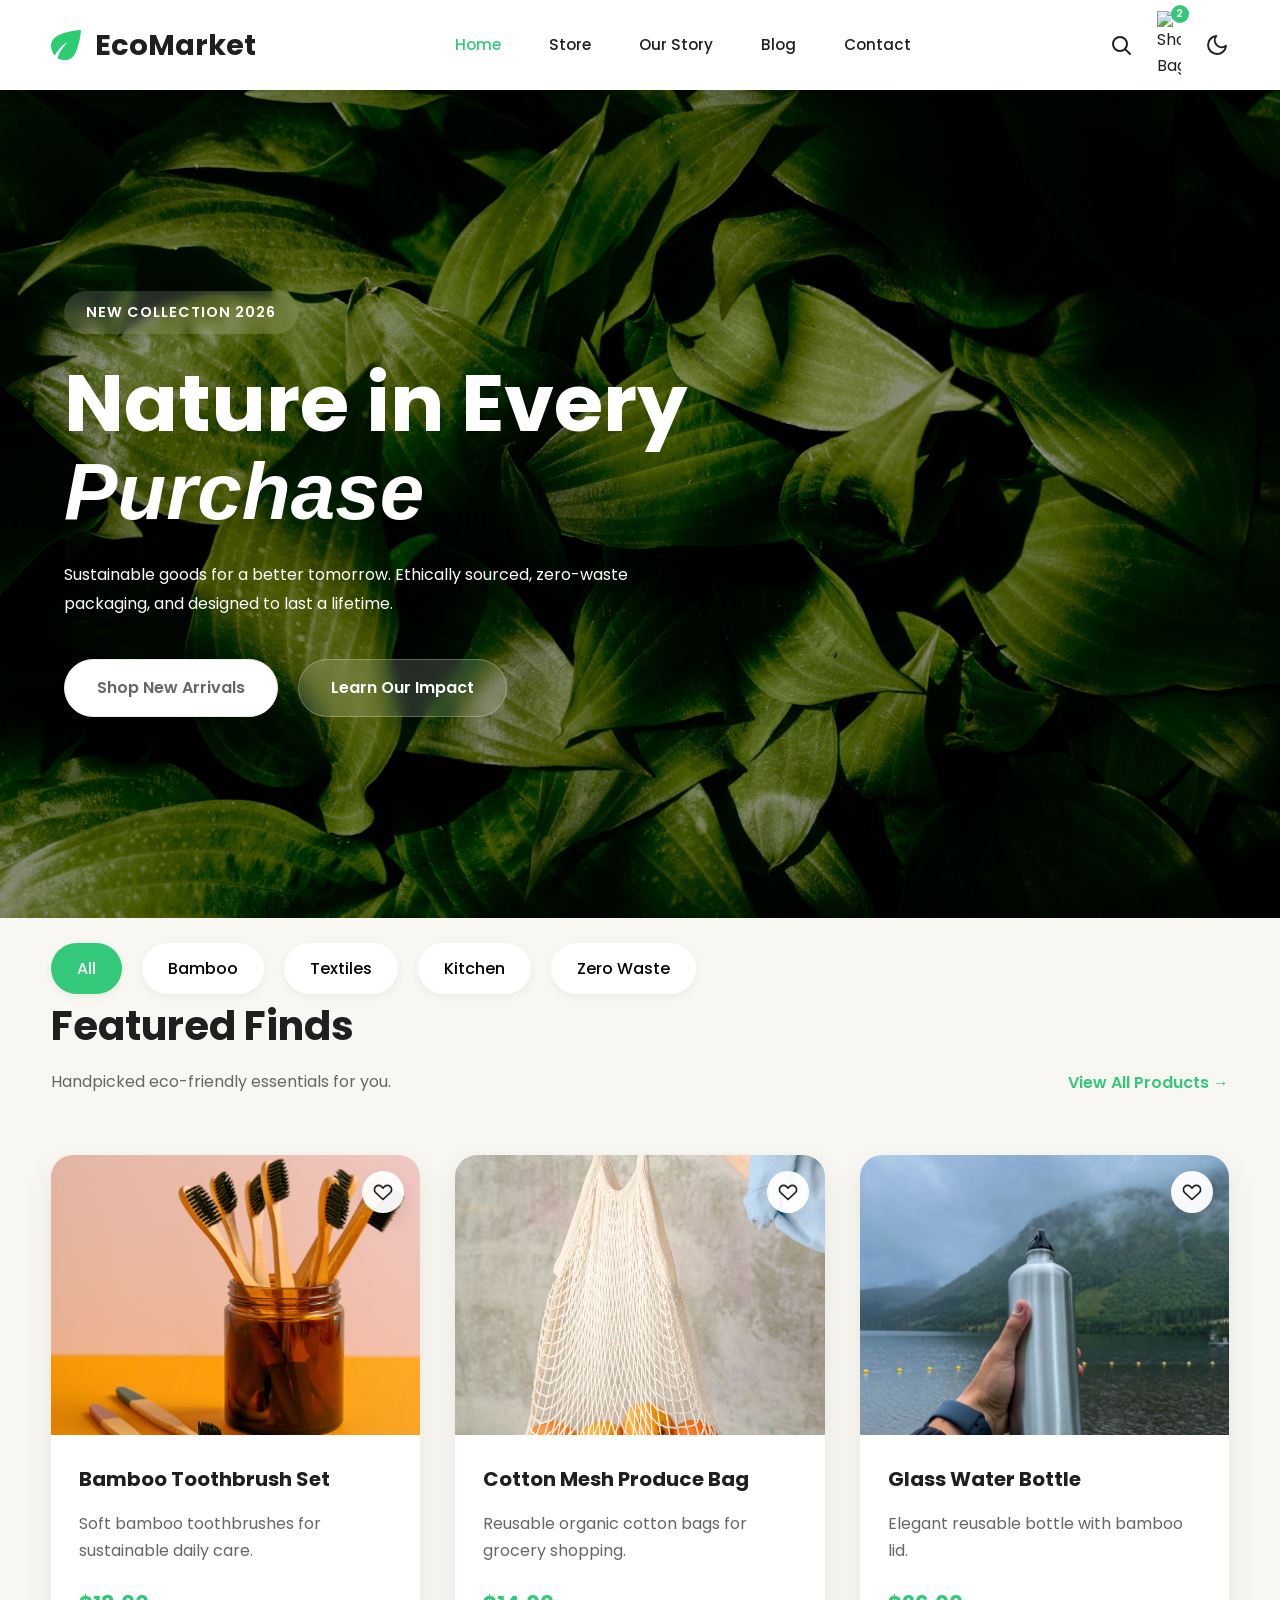
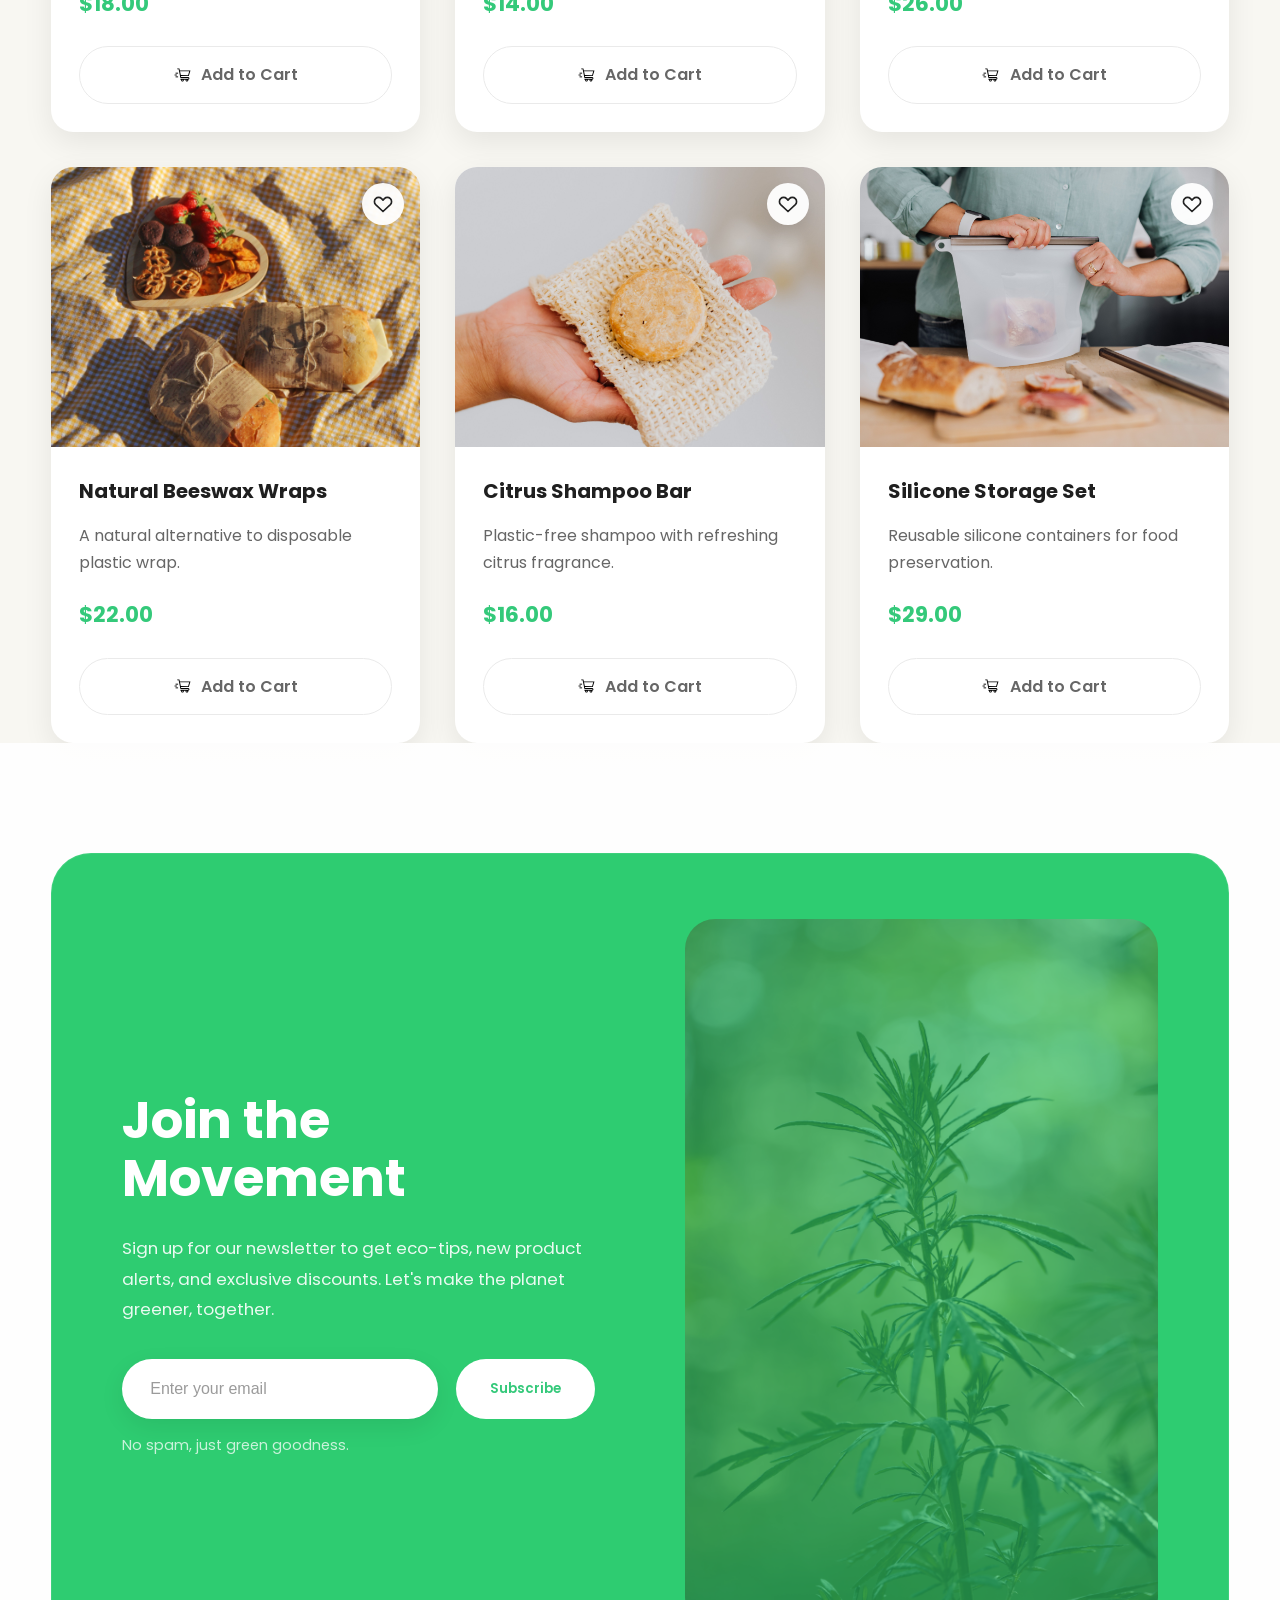
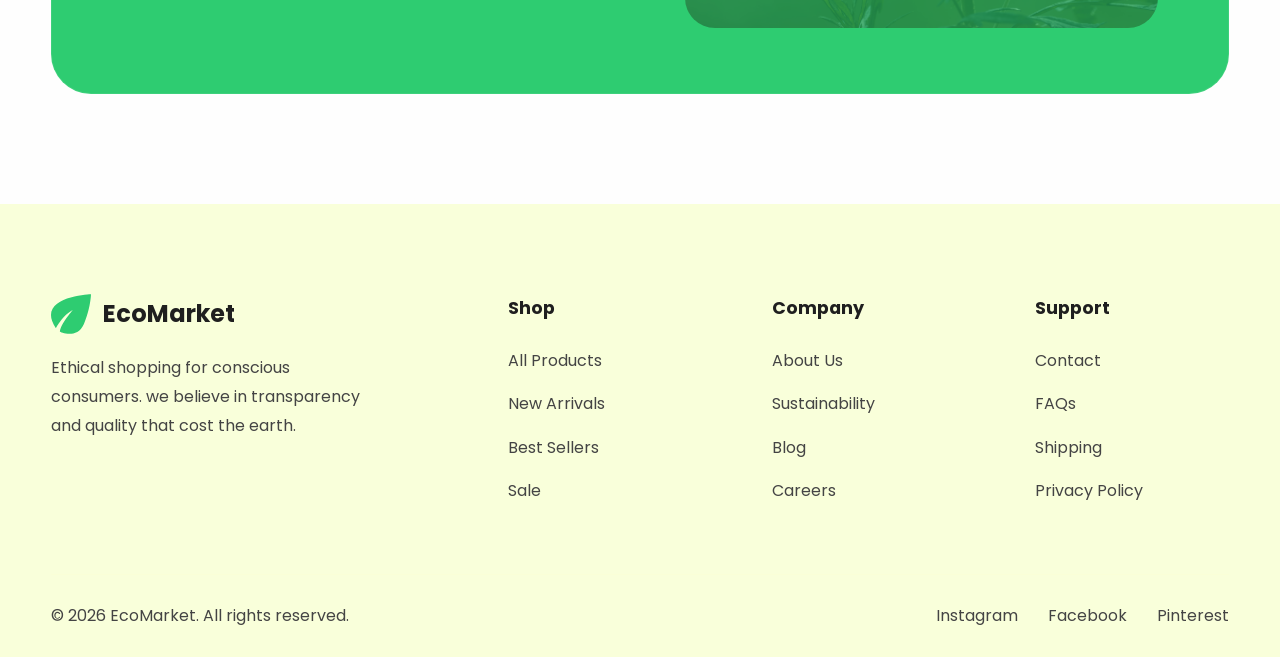
==== commit c6e85e0b: "examen_html" ====
--- a/index.html
+++ b/index.html
@@ -39,11 +39,9 @@
                 <ul>
 
                     <li><a href="index.html" class="active">Home</a></li>
-
                     <li><a href="views/productos.html">Store</a></li>
-
                     <li><a href="views/sobre-nosotros.html">Our Story</a></li>
-
+                    <li><a href="views/blog.html">Blog</a></li>
                     <li><a href="views/contacto.html">Contact</a></li>
 
                 </ul>
--- a/css/main.css
+++ b/css/main.css
@@ -99,4 +99,5 @@
 
     margin:auto;
 
-}+}
+
--- a/css/layout.css
+++ b/css/layout.css
@@ -44,6 +44,18 @@
 
 }
 
+.logo a{
+
+    display:flex;
+
+    align-items:center;
+
+    gap:14px;
+
+    text-decoration:none;
+
+}
+
 .logo img{
 
     width: 30px;
@@ -52,11 +64,13 @@
 
 .logo h1{
 
-    font-size: 1.8rem;
-
-    font-weight: 700;
-
-    color: var(--black);
+    margin:0;
+
+    font-size:1.8rem;
+
+    font-weight:700;
+
+    color:var(--black);
 
 }
 
@@ -743,4 +757,2682 @@
 
     justify-content: flex-start;
 
+}
+
+/* ==================================================
+STORE PAGE
+================================================== */
+
+
+/* ==========================
+STORE HEADER
+========================== */
+
+.store-header{
+
+    position: sticky;
+
+    top: 0;
+
+    z-index: 1000;
+
+    width: 100%;
+
+    background: var(--white);
+
+    box-shadow: 0 2px 12px rgba(0,0,0,.05);
+
+}
+
+
+/* ==========================
+STORE HEADER CONTENT
+========================== */
+
+.store-header-content{
+
+    height: 90px;
+
+    display: grid;
+
+    grid-template-columns: auto 1fr auto;
+
+    align-items: center;
+
+    gap: 40px;
+
+}
+
+
+/* ==========================
+STORE LOGO
+========================== */
+
+.store-logo{
+
+    display: flex;
+
+    align-items: center;
+
+    gap: 14px;
+
+}
+
+.store-logo img{
+
+    width: 30px;
+
+    height: 30px;
+
+    object-fit: contain;
+
+}
+
+.store-logo span{
+
+    margin: 0;
+
+    color: var(--black);
+
+    font-family: 'Poppins', sans-serif;
+
+    font-size: 1.8rem;
+
+    font-weight: 700;
+
+    line-height: 1;
+
+}
+
+
+/* ==========================
+STORE NAVIGATION
+========================== */
+
+.store-navbar{
+
+    display: flex;
+
+    justify-content: center;
+
+    align-items: center;
+
+}
+
+.store-navbar ul{
+
+    display: flex;
+
+    justify-content: center;
+
+    align-items: center;
+
+    gap: 48px;
+
+}
+
+.store-navbar a{
+
+    position: relative;
+
+    color: var(--black);
+
+    font-size: .95rem;
+
+    font-weight: 500;
+
+    transition: .3s;
+
+}
+
+.store-navbar a:hover{
+
+    color: #2457d6;
+
+}
+
+.store-navbar .store-active{
+
+    color: #2457d6;
+
+    font-weight: 500;
+
+}
+
+
+/* ==========================
+STORE HEADER ICONS
+========================== */
+
+.store-header-icons{
+
+    display: flex;
+
+    justify-content: flex-end;
+
+    align-items: center;
+
+    gap: 24px;
+
+}
+
+.store-icon-button{
+
+    position: relative;
+
+    width: 24px;
+
+    height: 24px;
+
+    padding: 0;
+
+    border: none;
+
+    background: transparent;
+
+    display: flex;
+
+    justify-content: center;
+
+    align-items: center;
+
+    cursor: pointer;
+
+}
+
+.store-icon-button img{
+
+    width: 24px;
+
+    height: 24px;
+
+    object-fit: contain;
+
+    opacity: 1;
+
+    transition: .3s;
+
+}
+
+.store-icon-button:hover img{
+
+    transform: scale(1.08);
+
+}
+
+
+/* ==========================
+STORE SHOPPING BAG
+========================== */
+
+.store-cart{
+
+    position: relative;
+
+}
+
+.store-cart span{
+
+    position: absolute;
+
+    top: -8px;
+
+    right: -9px;
+
+    width: 18px;
+
+    height: 18px;
+
+    border-radius: 50%;
+
+    background: #2457d6;
+
+    color: var(--white);
+
+    display: flex;
+
+    justify-content: center;
+
+    align-items: center;
+
+    font-size: .65rem;
+
+    font-weight: 600;
+
+}
+
+
+/* ==========================
+STORE MAIN
+========================== */
+
+.store-main{
+
+    min-height: 100vh;
+
+    padding: 40px 0 95px;
+
+    background: #f7f8fa;
+
+}
+
+.store-layout{
+
+    display: grid;
+
+    grid-template-columns: 255px minmax(0, 1fr);
+
+    align-items: start;
+
+    gap: 34px;
+
+}
+
+
+/* ==========================
+STORE SIDEBAR
+========================== */
+
+.store-sidebar{
+
+    position: sticky;
+
+    top: 105px;
+
+    display: flex;
+
+    flex-direction: column;
+
+    gap: 30px;
+
+}
+
+.filter-card{
+
+    padding: 27px 25px;
+
+    background: var(--white);
+
+    border: 1px solid #e9ebef;
+
+    border-radius: 18px;
+
+    box-shadow: 0 2px 5px rgba(20, 31, 55, .03);
+
+}
+
+.filter-card h2{
+
+    margin-bottom: 21px;
+
+    font-family: Georgia, "Times New Roman", serif;
+
+    font-size: 1.2rem;
+
+    color: #20293a;
+
+}
+
+.category-list,
+.availability-list,
+.filter-type-list{
+
+    display: flex;
+
+    flex-direction: column;
+
+    gap: 14px;
+
+}
+
+
+/* ==========================
+STORE CATALOG
+========================== */
+
+.store-catalog{
+
+    min-width: 0;
+
+}
+
+.catalog-header{
+
+    min-height: 76px;
+
+    margin-bottom: 26px;
+
+    display: flex;
+
+    justify-content: space-between;
+
+    align-items: center;
+
+    gap: 30px;
+
+}
+
+.catalog-title h1{
+
+    margin-bottom: 2px;
+
+    font-family: Georgia, "Times New Roman", serif;
+
+    font-size: 2.15rem;
+
+    line-height: 1.2;
+
+    color: #20293a;
+
+}
+
+.catalog-title p{
+
+    color: #737c8f;
+
+    font-size: .95rem;
+
+}
+
+.catalog-tools{
+
+    display: flex;
+
+    align-items: center;
+
+    gap: 14px;
+
+}
+
+
+/* ==========================
+STORE SEARCH
+========================== */
+
+.store-search{
+
+    width: 275px;
+
+    height: 44px;
+
+    padding: 0 17px;
+
+    display: flex;
+
+    align-items: center;
+
+    gap: 11px;
+
+    background: var(--white);
+
+    border: 1px solid #dfe3ea;
+
+    border-radius: 50px;
+
+}
+
+.store-search:focus-within{
+
+    border-color: #2457d6;
+
+    box-shadow: 0 0 0 3px rgba(36, 87, 214, .08);
+
+}
+
+.store-search img{
+
+    width: 17px;
+
+    height: 17px;
+
+    opacity: .55;
+
+}
+
+.store-search input{
+
+    width: 100%;
+
+    border: none;
+
+    outline: none;
+
+    background: transparent;
+
+    color: #20293a;
+
+    font-family: inherit;
+
+    font-size: .88rem;
+
+}
+
+.store-search input::placeholder{
+
+    color: #7f8797;
+
+}
+
+.filter-menu-button{
+
+    width: 44px;
+
+    height: 44px;
+
+    padding: 0;
+
+    border: 1px solid #dfe3ea;
+
+    border-radius: 50%;
+
+    background: var(--white);
+
+    display: flex;
+
+    justify-content: center;
+
+    align-items: center;
+
+    cursor: pointer;
+
+    transition: .3s;
+
+}
+
+.filter-menu-button img{
+
+    width: 18px;
+
+    height: 18px;
+
+}
+
+.filter-menu-button:hover{
+
+    border-color: #2457d6;
+
+    transform: translateY(-2px);
+
+}
+
+
+/* ==========================
+STORE PRODUCT GRID
+========================== */
+
+.store-products-grid{
+
+    display: grid;
+
+    grid-template-columns: repeat(4, minmax(0, 1fr));
+
+    gap: 26px;
+
+}
+
+
+/* ==========================
+STORE PAGINATION
+========================== */
+
+.store-pagination{
+
+    margin-top: 55px;
+
+    display: flex;
+
+    justify-content: center;
+
+    align-items: center;
+
+    gap: 10px;
+
+}
+
+.pagination-number,
+.pagination-control{
+
+    min-width: 42px;
+
+    height: 42px;
+
+    padding: 0 14px;
+
+    border: 1px solid #dfe3ea;
+
+    border-radius: 9px;
+
+    background: var(--white);
+
+    color: #596377;
+
+    display: flex;
+
+    justify-content: center;
+
+    align-items: center;
+
+    font-size: .9rem;
+
+    transition: .3s;
+
+}
+
+.pagination-control{
+
+    min-width: auto;
+
+}
+
+.pagination-number:hover,
+.pagination-control:hover{
+
+    border-color: #2457d6;
+
+    color: #2457d6;
+
+}
+
+.pagination-active{
+
+    border-color: #2457d6;
+
+    background: #2457d6;
+
+    color: var(--white);
+
+}
+
+.pagination-active:hover{
+
+    color: var(--white);
+
+}
+
+.pagination-dots{
+
+    color: #7b8392;
+
+}
+
+
+/* ==========================
+STORE FOOTER
+========================== */
+
+.store-footer{
+
+    padding-top: 55px;
+
+    background: var(--white);
+
+    border-top: 1px solid #e3e6eb;
+
+}
+
+.store-footer-content{
+
+    display: grid;
+
+    grid-template-columns: 1.4fr .8fr .9fr 1.3fr;
+
+    gap: 75px;
+
+    padding-bottom: 60px;
+
+}
+
+.store-footer-logo{
+
+    margin-bottom: 18px;
+
+    display: flex;
+
+    align-items: center;
+
+    gap: 12px;
+
+}
+
+.store-footer-logo img{
+
+    width: 24px;
+
+    height: 24px;
+
+}
+
+.store-footer-logo span{
+
+    font-family: Georgia, "Times New Roman", serif;
+
+    color: #20293a;
+
+    font-size: 1.35rem;
+
+    font-weight: 700;
+
+}
+
+.store-footer-brand p{
+
+    max-width: 270px;
+
+    color: #737c8f;
+
+    font-size: .9rem;
+
+    line-height: 1.7;
+
+}
+
+.store-footer-column h2,
+.store-footer-newsletter h2{
+
+    margin-bottom: 21px;
+
+    color: #172033;
+
+    font-size: .84rem;
+
+    font-weight: 700;
+
+    letter-spacing: 1.6px;
+
+    text-transform: uppercase;
+
+}
+
+.store-footer-column ul{
+
+    display: flex;
+
+    flex-direction: column;
+
+    gap: 13px;
+
+}
+
+.store-footer-column a{
+
+    color: #737c8f;
+
+    font-size: .9rem;
+
+    transition: .3s;
+
+}
+
+.store-footer-column a:hover{
+
+    color: #2457d6;
+
+}
+
+.store-footer-newsletter form{
+
+    display: flex;
+
+    height: 44px;
+
+}
+
+.store-footer-newsletter input{
+
+    min-width: 0;
+
+    flex: 1;
+
+    padding: 0 16px;
+
+    border: 1px solid #dce1e8;
+
+    border-right: none;
+
+    border-radius: 8px 0 0 8px;
+
+    outline: none;
+
+    font-family: inherit;
+
+}
+
+.store-footer-newsletter input:focus{
+
+    border-color: #2457d6;
+
+}
+
+.store-footer-newsletter button{
+
+    width: 48px;
+
+    border: none;
+
+    border-radius: 0 8px 8px 0;
+
+    background: #2457d6;
+
+    color: var(--white);
+
+    font-size: 1.2rem;
+
+    cursor: pointer;
+
+    transition: .3s;
+
+}
+
+.store-footer-newsletter button:hover{
+
+    background: #1947bd;
+
+}
+
+.store-footer-bottom{
+
+    padding: 30px 0;
+
+    border-top: 1px solid #e5e7eb;
+
+    text-align: center;
+
+}
+
+.store-footer-bottom p{
+
+    color: #7b8495;
+
+    font-size: .86rem;
+
+}
+
+
+/* ==========================
+STORE RESPONSIVE
+========================== */
+
+@media (max-width: 1200px){
+
+    .store-layout{
+
+        grid-template-columns: 230px minmax(0, 1fr);
+
+        gap: 25px;
+
+    }
+
+    .store-products-grid{
+
+        grid-template-columns: repeat(3, minmax(0, 1fr));
+
+    }
+
+}
+
+
+@media (max-width: 992px){
+
+    .store-layout{
+
+        grid-template-columns: 1fr;
+
+    }
+
+    .store-sidebar{
+
+        position: static;
+
+        display: grid;
+
+        grid-template-columns: repeat(2, 1fr);
+
+    }
+
+    .store-products-grid{
+
+        grid-template-columns: repeat(2, minmax(0, 1fr));
+
+    }
+
+    .store-footer-content{
+
+        grid-template-columns: repeat(2, 1fr);
+
+        gap: 45px;
+
+    }
+
+}
+
+
+@media (max-width: 768px){
+
+    .store-header-content{
+
+        grid-template-columns: 1fr auto;
+
+    }
+
+    .store-navbar{
+
+        display: none;
+
+    }
+
+    .catalog-header{
+
+        align-items: flex-start;
+
+        flex-direction: column;
+
+    }
+
+    .catalog-tools{
+
+        width: 100%;
+
+    }
+
+    .store-search{
+
+        width: 100%;
+
+    }
+
+    .store-sidebar{
+
+        grid-template-columns: 1fr;
+
+    }
+
+    .store-products-grid{
+
+        grid-template-columns: 1fr;
+
+    }
+
+    .store-footer-content{
+
+        grid-template-columns: 1fr;
+
+    }
+
+}
+
+
+@media (max-width: 480px){
+
+    .store-header-icons{
+
+        gap: 12px;
+
+    }
+
+    .store-logo span{
+
+        font-size: 1.3rem;
+
+    }
+
+    .catalog-title h1{
+
+        font-size: 1.8rem;
+
+    }
+
+    .store-pagination{
+
+        gap: 6px;
+
+    }
+
+    .pagination-control{
+
+        padding: 0 10px;
+
+        font-size: .78rem;
+
+    }
+
+}
+
+/* ==================================================
+ABOUT PAGE
+================================================== */
+
+
+/* ==========================
+ABOUT HEADER
+========================== */
+
+.about-header{
+
+    position: sticky;
+
+    top: 0;
+
+    z-index: 1000;
+
+    background: var(--white);
+
+    border-bottom: 1px solid #edf0f4;
+
+    box-shadow: 0 2px 10px rgba(20,31,55,.04);
+
+}
+
+.about-header-content{
+
+    min-height: 80px;
+
+    display: grid;
+
+    grid-template-columns: auto 1fr auto;
+
+    align-items: center;
+
+    gap: 40px;
+
+}
+
+
+/* ==========================
+ABOUT LOGO
+========================== */
+
+.about-logo{
+
+    display: flex;
+
+    align-items: center;
+
+    gap: 12px;
+
+}
+
+.about-logo img{
+
+    width: 27px;
+
+    height: 27px;
+
+    object-fit: contain;
+
+}
+
+.about-logo span{
+
+    color: #20293a;
+
+    font-size: 1.45rem;
+
+    font-weight: 700;
+
+}
+
+
+/* ==========================
+ABOUT NAVIGATION
+========================== */
+
+.about-navbar{
+
+    display: flex;
+
+    justify-content: center;
+
+}
+
+.about-navbar ul{
+
+    display: flex;
+
+    align-items: center;
+
+    gap: 44px;
+
+}
+
+.about-navbar a{
+
+    color: #20293a;
+
+    font-size: .9rem;
+
+    font-weight: 500;
+
+    transition: .3s;
+
+}
+
+.about-navbar a:hover{
+
+    color: #2478ff;
+
+}
+
+.about-navbar .about-active{
+
+    color: #2478ff;
+
+}
+
+
+/* ==========================
+ABOUT HEADER ICONS
+========================== */
+
+.about-header-icons{
+
+    display: flex;
+
+    align-items: center;
+
+    gap: 20px;
+
+}
+
+.about-icon-button{
+
+    position: relative;
+
+    width: 25px;
+
+    height: 25px;
+
+    padding: 0;
+
+    border: none;
+
+    background: transparent;
+
+    display: flex;
+
+    justify-content: center;
+
+    align-items: center;
+
+    cursor: pointer;
+
+}
+
+.about-icon-button img{
+
+    width: 20px;
+
+    height: 20px;
+
+    object-fit: contain;
+
+    opacity: .82;
+
+    transition: .3s;
+
+}
+
+.about-icon-button:hover img{
+
+    opacity: 1;
+
+    transform: scale(1.1);
+
+}
+
+.about-cart span{
+
+    position: absolute;
+
+    top: -8px;
+
+    right: -8px;
+
+    width: 17px;
+
+    height: 17px;
+
+    border-radius: 50%;
+
+    background: #2478ff;
+
+    color: var(--white);
+
+    display: flex;
+
+    justify-content: center;
+
+    align-items: center;
+
+    font-size: .62rem;
+
+    font-weight: 700;
+
+}
+
+
+/* ==========================
+ABOUT HERO
+========================== */
+
+.about-hero{
+
+    min-height: 600px;
+
+    padding: 0;
+
+    background-image:
+        linear-gradient(
+            rgba(11,25,20,.27),
+            rgba(11,25,20,.48)
+        ),
+        url("../img/hero/about-hero.jpg");
+
+    background-size: cover;
+
+    background-position: center;
+
+    background-repeat: no-repeat;
+
+}
+
+.about-hero-overlay{
+
+    min-height: 600px;
+
+    display: flex;
+
+    justify-content: center;
+
+    align-items: center;
+
+}
+
+.about-hero-content{
+
+    color: var(--white);
+
+    text-align: center;
+
+}
+
+.about-hero-label{
+
+    display: inline-block;
+
+    margin-bottom: 22px;
+
+    color: #2d82ff;
+
+    font-size: .78rem;
+
+    font-weight: 700;
+
+    letter-spacing: 3px;
+
+    text-transform: uppercase;
+
+}
+
+.about-hero h1{
+
+    margin-bottom: 22px;
+
+    font-family: Georgia, "Times New Roman", serif;
+
+    font-size: 4.4rem;
+
+    font-weight: 700;
+
+    line-height: .98;
+
+    letter-spacing: -2px;
+
+}
+
+.about-hero p{
+
+    max-width: 610px;
+
+    margin: 0 auto 35px;
+
+    color: rgba(255,255,255,.94);
+
+    font-size: 1rem;
+
+    line-height: 1.7;
+
+}
+
+
+/* ==========================
+ABOUT PRINCIPLES
+========================== */
+
+.about-principles{
+
+    padding: 85px 0;
+
+    background: var(--white);
+
+}
+
+.principles-grid{
+
+    display: grid;
+
+    grid-template-columns: repeat(4, 1fr);
+
+    gap: 70px;
+
+}
+
+.principle-item{
+
+    display: flex;
+
+    flex-direction: column;
+
+    align-items: center;
+
+    text-align: center;
+
+}
+
+.principle-item h2{
+
+    margin: 17px 0 12px;
+
+    color: #20293a;
+
+    font-family: Georgia, "Times New Roman", serif;
+
+    font-size: 1.05rem;
+
+}
+
+.principle-item p{
+
+    max-width: 165px;
+
+    color: #747d8e;
+
+    font-size: .78rem;
+
+    line-height: 1.8;
+
+}
+
+
+/* ==========================
+OUR MISSION
+========================== */
+
+.about-mission{
+
+    padding: 100px 0;
+
+    background: #f7f9fb;
+
+}
+
+.mission-layout{
+
+    display: flex;
+
+    align-items: center;
+
+    gap: 80px;
+
+}
+
+.mission-image{
+
+    width: 50%;
+
+}
+
+.mission-image img{
+
+    width: 100%;
+
+    height: 440px;
+
+    border-radius: 16px;
+
+    object-fit: cover;
+
+    box-shadow: 0 18px 35px rgba(31,43,60,.12);
+
+}
+
+.mission-content{
+
+    width: 50%;
+
+    max-width: 570px;
+
+}
+
+.mission-content h2{
+
+    max-width: 570px;
+
+    margin: 20px 0 25px;
+
+    color: #20293a;
+
+    font-family: Georgia, "Times New Roman", serif;
+
+    font-size: 3.1rem;
+
+    line-height: 1;
+
+    letter-spacing: -1px;
+
+}
+
+.mission-content p{
+
+    margin-bottom: 34px;
+
+    color: #70798b;
+
+    font-size: .96rem;
+
+    line-height: 1.9;
+
+}
+
+
+/* ==========================
+ECO COMMITMENT
+========================== */
+
+.eco-commitment{
+
+    padding: 105px 0;
+
+    background: var(--white);
+
+}
+
+.commitment-layout{
+
+    display: flex;
+
+    align-items: center;
+
+    gap: 80px;
+
+}
+
+.commitment-content{
+
+    width: 50%;
+
+    text-align: right;
+
+}
+
+.commitment-content h2{
+
+    margin: 20px 0 24px;
+
+    color: #20293a;
+
+    font-family: Georgia, "Times New Roman", serif;
+
+    font-size: 3rem;
+
+    line-height: 1.05;
+
+}
+
+.commitment-content > p{
+
+    max-width: 560px;
+
+    margin: 0 0 32px auto;
+
+    color: #70798b;
+
+    font-size: .96rem;
+
+    line-height: 1.9;
+
+}
+
+.commitment-list{
+
+    display: flex;
+
+    flex-direction: column;
+
+    align-items: flex-end;
+
+    gap: 13px;
+
+}
+
+.commitment-list li{
+
+    display: flex;
+
+    align-items: center;
+
+    justify-content: flex-end;
+
+    gap: 9px;
+
+    color: #747d8e;
+
+    font-size: .78rem;
+
+}
+
+.commitment-image{
+
+    width: 50%;
+
+}
+
+.commitment-image img{
+
+    width: 100%;
+
+    height: 440px;
+
+    border-radius: 16px;
+
+    object-fit: cover;
+
+    box-shadow: 0 18px 35px rgba(31,43,60,.12);
+
+}
+
+
+/* ==========================
+COMMUNITY
+========================== */
+
+.community{
+
+    padding: 95px 0;
+
+    background: #f7f9fb;
+
+}
+
+.community-header{
+
+    margin-bottom: 42px;
+
+    display: flex;
+
+    justify-content: space-between;
+
+    align-items: center;
+
+}
+
+.community-header h2{
+
+    color: #20293a;
+
+    font-family: Georgia, "Times New Roman", serif;
+
+    font-size: 2.2rem;
+
+}
+
+.testimonials-grid{
+
+    display: grid;
+
+    grid-template-columns: repeat(3, 1fr);
+
+    gap: 26px;
+
+}
+
+
+/* ==========================
+ABOUT CALL TO ACTION
+========================== */
+
+.about-cta{
+
+    padding: 100px 0;
+
+    background: #eaf3ff;
+
+}
+
+.about-cta-content{
+
+    text-align: center;
+
+}
+
+.about-cta h2{
+
+    margin-bottom: 20px;
+
+    color: #20293a;
+
+    font-family: Georgia, "Times New Roman", serif;
+
+    font-size: 3rem;
+
+    line-height: 1.1;
+
+}
+
+.about-cta p{
+
+    max-width: 570px;
+
+    margin: 0 auto 35px;
+
+    color: #747d8e;
+
+    font-size: .95rem;
+
+    line-height: 1.8;
+
+}
+
+
+/* ==========================
+ABOUT FOOTER
+========================== */
+
+.about-footer{
+
+    padding-top: 75px;
+
+    background: var(--white);
+
+}
+
+.about-footer-content{
+
+    display: grid;
+
+    grid-template-columns: 1.7fr 1fr 1fr 1fr;
+
+    gap: 75px;
+
+    padding-bottom: 65px;
+
+}
+
+.about-footer-logo{
+
+    margin-bottom: 22px;
+
+    display: flex;
+
+    align-items: center;
+
+    gap: 11px;
+
+}
+
+.about-footer-logo img{
+
+    width: 25px;
+
+    height: 25px;
+
+}
+
+.about-footer-logo span{
+
+    color: #20293a;
+
+    font-size: 1.2rem;
+
+    font-weight: 700;
+
+}
+
+.about-footer-brand > p{
+
+    max-width: 300px;
+
+    margin-bottom: 25px;
+
+    color: #747d8e;
+
+    font-size: .82rem;
+
+    line-height: 1.8;
+
+}
+
+.about-footer-column h2{
+
+    margin-bottom: 22px;
+
+    color: #20293a;
+
+    font-size: .86rem;
+
+    font-weight: 700;
+
+}
+
+.about-footer-column ul{
+
+    display: flex;
+
+    flex-direction: column;
+
+    gap: 14px;
+
+}
+
+.about-footer-column a{
+
+    color: #747d8e;
+
+    font-size: .8rem;
+
+    transition: .3s;
+
+}
+
+.about-footer-column a:hover{
+
+    color: #2478ff;
+
+}
+
+.about-footer-bottom{
+
+    min-height: 85px;
+
+    border-top: 1px solid #e4e8ed;
+
+    display: flex;
+
+    justify-content: space-between;
+
+    align-items: center;
+
+    color: #747d8e;
+
+    font-size: .75rem;
+
+}
+
+
+/* ==========================
+ABOUT RESPONSIVE
+========================== */
+
+@media (max-width: 992px){
+
+    .about-hero h1{
+
+        font-size: 3.7rem;
+
+    }
+
+    .principles-grid{
+
+        grid-template-columns: repeat(2, 1fr);
+
+        gap: 60px;
+
+    }
+
+    .mission-layout,
+    .commitment-layout{
+
+        gap: 50px;
+
+    }
+
+    .mission-content h2,
+    .commitment-content h2{
+
+        font-size: 2.5rem;
+
+    }
+
+    .mission-image img,
+    .commitment-image img{
+
+        height: 380px;
+
+    }
+
+    .testimonials-grid{
+
+        grid-template-columns: repeat(2, 1fr);
+
+    }
+
+    .testimonial-card:last-child{
+
+        grid-column: 1 / -1;
+
+    }
+
+    .about-footer-content{
+
+        grid-template-columns: repeat(2, 1fr);
+
+        gap: 50px;
+
+    }
+
+}
+
+
+@media (max-width: 768px){
+
+    .about-header-content{
+
+        grid-template-columns: 1fr auto;
+
+    }
+
+    .about-navbar{
+
+        display: none;
+
+    }
+
+    .about-hero,
+    .about-hero-overlay{
+
+        min-height: 560px;
+
+    }
+
+    .about-hero h1{
+
+        font-size: 3.2rem;
+
+    }
+
+    .mission-layout{
+
+        flex-direction: column;
+
+    }
+
+    .commitment-layout{
+
+        flex-direction: column-reverse;
+
+    }
+
+    .mission-image,
+    .mission-content,
+    .commitment-content,
+    .commitment-image{
+
+        width: 100%;
+
+    }
+
+    .mission-content,
+    .commitment-content{
+
+        text-align: left;
+
+    }
+
+    .commitment-content > p{
+
+        margin-left: 0;
+
+    }
+
+    .commitment-list{
+
+        align-items: flex-start;
+
+    }
+
+    .commitment-list li{
+
+        justify-content: flex-start;
+
+    }
+
+    .testimonials-grid{
+
+        grid-template-columns: 1fr;
+
+    }
+
+    .testimonial-card:last-child{
+
+        grid-column: auto;
+
+    }
+
+    .about-cta h2{
+
+        font-size: 2.5rem;
+
+    }
+
+}
+
+
+@media (max-width: 576px){
+
+    .about-header-content{
+
+        min-height: 72px;
+
+    }
+
+    .about-logo span{
+
+        font-size: 1.2rem;
+
+    }
+
+    .about-header-icons{
+
+        gap: 14px;
+
+    }
+
+    .about-hero h1{
+
+        font-size: 2.7rem;
+
+    }
+
+    .about-hero p{
+
+        font-size: .9rem;
+
+    }
+
+    .principles-grid{
+
+        grid-template-columns: 1fr;
+
+    }
+
+    .mission-image img,
+    .commitment-image img{
+
+        height: 320px;
+
+    }
+
+    .mission-content h2,
+    .commitment-content h2{
+
+        font-size: 2.15rem;
+
+    }
+
+    .community-header{
+
+        align-items: flex-start;
+
+        flex-direction: column;
+
+        gap: 18px;
+
+    }
+
+    .about-cta h2{
+
+        font-size: 2.2rem;
+
+    }
+
+    .about-footer-content{
+
+        grid-template-columns: 1fr;
+
+    }
+
+    .about-footer-bottom{
+
+        padding: 25px 0;
+
+        flex-direction: column;
+
+        justify-content: center;
+
+        gap: 12px;
+
+        text-align: center;
+
+    }
+
+}
+
+/* ==================================================
+CONTACT PAGE
+================================================== */
+
+
+/* ==========================
+CONTACT HEADER
+========================== */
+
+.contact-header{
+
+    position: sticky;
+
+    top: 0;
+
+    z-index: 1000;
+
+    background: var(--white);
+
+    border-bottom: 1px solid #e3e7ed;
+
+}
+
+.contact-header-content{
+
+    height: 90px;
+
+    display: grid;
+
+    grid-template-columns: auto 1fr auto;
+
+    align-items: center;
+
+    gap: 40px;
+
+}
+
+
+/* ==========================
+CONTACT LOGO
+========================== */
+
+.contact-logo{
+
+    display: flex;
+
+    align-items: center;
+
+    gap: 14px;
+
+}
+
+.contact-logo img{
+
+    width: 30px;
+
+    height: 30px;
+
+}
+
+.contact-logo span{
+
+    color: #182033;
+
+    font-size: 1.8rem;
+
+    font-weight: 700;
+
+}
+
+
+/* ==========================
+CONTACT NAVIGATION
+========================== */
+
+.contact-navbar{
+
+    display: flex;
+
+    justify-content: center;
+
+}
+
+.contact-navbar ul{
+
+    display: flex;
+
+    align-items: center;
+
+    gap: 48px;
+
+}
+
+.contact-navbar a{
+
+    color: #465064;
+
+    font-size: .95rem;
+
+    font-weight: 500;
+
+    transition: .3s;
+
+}
+
+.contact-navbar a:hover{
+
+    color: #1687e8;
+
+}
+
+.contact-navbar .contact-active{
+
+    color: #1687e8;
+
+}
+
+
+/* ==========================
+CONTACT HEADER ICONS
+========================== */
+
+.contact-header-icons{
+
+    display: flex;
+
+    align-items: center;
+
+    gap: 24px;
+
+}
+
+.contact-icon-button{
+
+    position: relative;
+
+    width: 25px;
+
+    height: 25px;
+
+    padding: 0;
+
+    border: none;
+
+    background: transparent;
+
+    display: flex;
+
+    justify-content: center;
+
+    align-items: center;
+
+    cursor: pointer;
+
+}
+
+.contact-icon-button img{
+
+    width: 22px;
+
+    height: 22px;
+
+    opacity: .75;
+
+    transition: .3s;
+
+}
+
+.contact-icon-button:hover img{
+
+    opacity: 1;
+
+    transform: scale(1.08);
+
+}
+
+
+/* ==========================
+CONTACT CART COUNTER
+========================== */
+
+.contact-cart span{
+
+    position: absolute;
+
+    top: -9px;
+
+    right: -8px;
+
+    width: 9px;
+
+    height: 9px;
+
+    overflow: hidden;
+
+    border-radius: 50%;
+
+    background: #1687e8;
+
+    color: transparent;
+
+    font-size: 0;
+
+}
+
+
+/* ==========================
+CONTACT MAIN
+========================== */
+
+.contact-main{
+
+    min-height: calc(100vh - 90px);
+
+    padding: 65px 0 145px;
+
+    background: #f7f8fa;
+
+}
+
+
+/* ==========================
+CONTACT INTRODUCTION
+========================== */
+
+.contact-intro{
+
+    margin-bottom: 75px;
+
+    text-align: center;
+
+}
+
+.contact-intro h1{
+
+    margin-bottom: 20px;
+
+    color: #111827;
+
+    font-size: 3.25rem;
+
+    font-weight: 700;
+
+    line-height: 1.15;
+
+}
+
+.contact-intro p{
+
+    color: #566174;
+
+    font-size: 1.2rem;
+
+    line-height: 1.55;
+
+}
+
+
+/* ==========================
+CONTACT CONTENT
+========================== */
+
+.contact-content{
+
+    width: 100%;
+
+    max-width: 845px;
+
+    margin: auto;
+
+    display: grid;
+
+    grid-template-columns: minmax(0, 390px) minmax(0, 390px);
+
+    align-items: start;
+
+    gap: 65px;
+
+}
+
+
+/* ==========================
+CONTACT FORM CARD
+========================== */
+
+.contact-form-card{
+
+    min-height: 605px;
+
+    padding: 35px 32px;
+
+    background: var(--white);
+
+    border: 1px solid #dfe3e8;
+
+    border-radius: 17px;
+
+    box-shadow: 0 2px 5px rgba(17, 24, 39, .04);
+
+}
+
+
+/* ==========================
+CONTACT INFORMATION
+========================== */
+
+.contact-information{
+
+    min-width: 0;
+
+}
+
+
+/* ==========================
+LOCATION TITLE
+========================== */
+
+.contact-location-title{
+
+    height: 30px;
+
+    margin-bottom: 20px;
+
+    display: flex;
+
+    align-items: center;
+
+    gap: 13px;
+
+}
+
+.contact-location-title img{
+
+    width: 21px;
+
+    height: 21px;
+
+}
+
+.contact-location-title h2{
+
+    color: #161d2c;
+
+    font-size: .88rem;
+
+    font-weight: 700;
+
+    letter-spacing: .5px;
+
+    text-transform: uppercase;
+
+}
+
+
+/* ==========================
+CONTACT MAP
+========================== */
+
+.contact-map{
+
+    position: relative;
+
+    height: 263px;
+
+    overflow: hidden;
+
+    border-radius: 16px;
+
+    background: #6d6d6d;
+
+    box-shadow: 0 8px 20px rgba(17, 24, 39, .12);
+
+}
+
+.contact-map > img{
+
+    width: 100%;
+
+    height: 100%;
+
+    object-fit: cover;
+
+    filter: grayscale(1);
+
+}
+
+.contact-map::after{
+
+    content: "";
+
+    position: absolute;
+
+    inset: 0;
+
+    background: linear-gradient(
+        to bottom,
+        rgba(0, 0, 0, 0.253) 20%,
+        rgba(0, 0, 0, 0.397) 55%,
+        rgba(0, 0, 0, 0.884) 100%
+    );
+
+}
+
+.contact-map-overlay{
+
+    position: absolute;
+
+    right: 17px;
+
+    bottom: 17px;
+
+    left: 17px;
+
+    z-index: 2;
+
+    color: var(--white);
+
+}
+
+.contact-map-overlay > img{
+
+    width: 34px;
+
+    height: 34px;
+
+    margin: 0 auto 25px;
+
+}
+
+.contact-map-overlay h3{
+
+    margin-bottom: 3px;
+
+    font-size: 1.08rem;
+
+    font-weight: 600;
+
+}
+
+.contact-map-overlay p{
+
+    color: rgba(255,255,255,.88);
+
+    font-size: .87rem;
+
+}
+
+
+/* ==========================
+CONTACT CARDS
+========================== */
+
+.contact-cards{
+
+    margin-top: 40px;
+
+    display: grid;
+
+    grid-template-columns: repeat(2, minmax(0, 1fr));
+
+    gap: 24px;
+
+}
+
+
+/* ==========================
+CONTACT SOCIAL AREA
+========================== */
+
+.contact-social{
+
+    margin-top: 40px;
+
+}
+
+.contact-social > p{
+
+    margin-bottom: 24px;
+
+    color: #697386;
+
+    font-size: .9rem;
+
+}
+
+.contact-social-links{
+
+    display: flex;
+
+    align-items: center;
+
+    gap: 22px;
+
+}
+
+
+/* ==========================
+CONTACT FOOTER
+========================== */
+
+.contact-footer{
+
+    background: var(--white);
+
+    border-top: 1px solid #dfe3e8;
+
+}
+
+.contact-footer-content{
+
+    min-height: 95px;
+
+    display: flex;
+
+    justify-content: space-between;
+
+    align-items: center;
+
+    gap: 30px;
+
+}
+
+.contact-footer-brand{
+
+    display: flex;
+
+    align-items: center;
+
+    gap: 14px;
+
+}
+
+.contact-footer-brand img{
+
+    width: 21px;
+
+    height: 21px;
+
+}
+
+.contact-footer-brand p{
+
+    color: #687386;
+
+    font-size: .88rem;
+
+}
+
+.contact-footer-links{
+
+    display: flex;
+
+    align-items: center;
+
+    gap: 32px;
+
+}
+
+.contact-footer-links a{
+
+    color: #687386;
+
+    font-size: .88rem;
+
+    transition: .3s;
+
+}
+
+.contact-footer-links a:hover{
+
+    color: #1687e8;
+
+}
+
+
+/* ==========================
+CONTACT RESPONSIVE
+========================== */
+
+@media (max-width: 992px){
+
+    .contact-main{
+
+        padding-bottom: 100px;
+
+    }
+
+    .contact-content{
+
+        max-width: 720px;
+
+        grid-template-columns: 1fr 1fr;
+
+        gap: 35px;
+
+    }
+
+}
+
+
+@media (max-width: 768px){
+
+    .contact-header-content{
+
+        grid-template-columns: 1fr auto;
+
+    }
+
+    .contact-navbar{
+
+        display: none;
+
+    }
+
+    .contact-main{
+
+        padding: 50px 0 80px;
+
+    }
+
+    .contact-intro{
+
+        margin-bottom: 50px;
+
+    }
+
+    .contact-intro h1{
+
+        font-size: 2.5rem;
+
+    }
+
+    .contact-intro p{
+
+        font-size: 1rem;
+
+    }
+
+    .contact-intro br{
+
+        display: none;
+
+    }
+
+    .contact-content{
+
+        max-width: 520px;
+
+        grid-template-columns: 1fr;
+
+    }
+
+    .contact-form-card{
+
+        min-height: auto;
+
+    }
+
+    .contact-footer-content{
+
+        padding: 30px 0;
+
+        flex-direction: column;
+
+        text-align: center;
+
+    }
+
+}
+
+
+@media (max-width: 480px){
+
+    .contact-header-content{
+
+        height: 75px;
+
+    }
+
+    .contact-logo span{
+
+        font-size: 1.35rem;
+
+    }
+
+    .contact-header-icons{
+
+        gap: 15px;
+
+    }
+
+    .contact-intro h1{
+
+        font-size: 2.05rem;
+
+    }
+
+    .contact-form-card{
+
+        padding: 28px 22px;
+
+    }
+
+    .contact-cards{
+
+        grid-template-columns: 1fr;
+
+    }
+
+    .contact-footer-links{
+
+        flex-wrap: wrap;
+
+        justify-content: center;
+
+        gap: 16px 25px;
+
+    }
+
 }
--- a/css/components.css
+++ b/css/components.css
@@ -520,3 +520,1843 @@
 
 }
 
+/* ==================================================
+STORE COMPONENTS
+================================================== */
+
+
+/* ==========================
+FILTER OPTIONS
+========================== */
+
+.filter-option{
+
+    display: flex;
+
+    align-items: center;
+
+    gap: 12px;
+
+    color: #697286;
+
+    font-size: .9rem;
+
+    cursor: pointer;
+
+    transition: .3s;
+
+}
+
+.filter-option:hover{
+
+    color: #2457d6;
+
+}
+
+
+/* ==========================
+CUSTOM CHECKBOX
+========================== */
+
+.filter-option input{
+
+    position: absolute;
+
+    opacity: 0;
+
+    pointer-events: none;
+
+}
+
+.custom-checkbox{
+
+    position: relative;
+
+    width: 18px;
+
+    height: 18px;
+
+    flex-shrink: 0;
+
+    border: 1.5px solid #c9ced8;
+
+    border-radius: 5px;
+
+    background: var(--white);
+
+    transition: .3s;
+
+}
+
+.filter-option input:checked + .custom-checkbox{
+
+    border-color: #2457d6;
+
+    background: #2457d6;
+
+}
+
+.filter-option input:checked + .custom-checkbox::after{
+
+    content: "";
+
+    position: absolute;
+
+    top: 3px;
+
+    left: 6px;
+
+    width: 4px;
+
+    height: 8px;
+
+    border: solid var(--white);
+
+    border-width: 0 2px 2px 0;
+
+    transform: rotate(45deg);
+
+}
+
+
+/* ==========================
+FILTER COUNTER
+========================== */
+
+.filter-count{
+
+    margin-left: auto;
+
+    color: #a0a6b2;
+
+    font-size: .78rem;
+
+}
+
+
+/* ==========================
+PRICE RANGE
+========================== */
+
+.price-card{
+
+    padding: 27px 25px;
+
+}
+
+
+/* ==========================
+PRICE LABELS
+========================== */
+
+.price-labels{
+
+    width: 100%;
+
+    margin-bottom: 14px;
+
+    display: flex;
+
+    justify-content: space-between;
+
+    align-items: center;
+
+    color: #697286;
+
+    font-size: .82rem;
+
+}
+
+
+/* ==========================
+PRICE SLIDER
+========================== */
+
+.price-range{
+
+    width: 100%;
+
+    height: 5px;
+
+    display: block;
+
+    margin: 0;
+
+    appearance: none;
+
+    -webkit-appearance: none;
+
+    border: none;
+
+    border-radius: 20px;
+
+    outline: none;
+
+    background: linear-gradient(
+        to right,
+        #2457d6 0%,
+        #2457d6 50%,
+        #e1e4e9 50%,
+        #e1e4e9 100%
+    );
+
+    cursor: pointer;
+
+}
+
+
+/* ==========================
+PRICE SLIDER CIRCLE
+========================== */
+
+.price-range::-webkit-slider-thumb{
+
+    width: 16px;
+
+    height: 16px;
+
+    appearance: none;
+
+    -webkit-appearance: none;
+
+    border: none;
+
+    border-radius: 50%;
+
+    background: #2457d6;
+
+    cursor: pointer;
+
+    box-shadow: 0 2px 7px rgba(36,87,214,.30);
+
+}
+
+.price-range::-moz-range-thumb{
+
+    width: 16px;
+
+    height: 16px;
+
+    border: none;
+
+    border-radius: 50%;
+
+    background: #2457d6;
+
+    cursor: pointer;
+
+    box-shadow: 0 2px 7px rgba(36,87,214,.30);
+
+}
+
+
+/* ==========================
+PRICE BOXES
+========================== */
+
+.price-inputs{
+
+    width: 100%;
+
+    margin-top: 20px;
+
+    display: grid;
+
+    grid-template-columns: minmax(0, 1fr) auto minmax(0, 1fr);
+
+    align-items: center;
+
+    gap: 10px;
+
+}
+
+.price-inputs div{
+
+    min-width: 0;
+
+    height: 40px;
+
+    padding: 0 10px;
+
+    border: 1px solid #dfe3ea;
+
+    border-radius: 8px;
+
+    background: #f8f9fb;
+
+    color: #596377;
+
+    display: flex;
+
+    justify-content: center;
+
+    align-items: center;
+
+    font-size: .82rem;
+
+}
+
+.price-inputs span{
+
+    color: #a0a6b2;
+
+    font-size: .9rem;
+
+}
+
+
+/* ==========================
+STORE PRODUCT IMAGE
+========================== */
+
+.store-product-image{
+
+    position: relative;
+
+    width: 100%;
+
+    height: 250px;
+
+    overflow: hidden;
+
+}
+
+.store-product-image > img{
+
+    width: 100%;
+
+    height: 100%;
+
+    object-fit: cover;
+
+    display: block;
+
+}
+
+
+/* ==========================
+STORE FAVORITE BUTTON
+========================== */
+
+.store-favorite-button{
+
+    position: absolute;
+
+    top: 14px;
+
+    right: 14px;
+
+    width: 38px;
+
+    height: 38px;
+
+    padding: 0;
+
+    border: none;
+
+    border-radius: 50%;
+
+    background: rgba(235, 238, 238, .95);
+
+    display: flex;
+
+    justify-content: center;
+
+    align-items: center;
+
+    cursor: pointer;
+
+    z-index: 10;
+
+    box-shadow: 0 3px 10px rgba(0,0,0,.08);
+
+    transition: .3s;
+
+}
+
+.store-favorite-button img{
+
+    width: 19px;
+
+    height: 19px;
+
+    object-fit: contain;
+
+    display: block;
+
+}
+
+
+/* FAVORITE HOVER */
+
+.store-favorite-button:hover{
+
+    background: #dfe4e3;
+
+    transform: scale(1.08);
+
+}
+
+
+/* FAVORITE ACTIVE */
+
+.store-favorite-button:active{
+
+    background: var(--primary-color);
+
+}
+
+.store-favorite-button:active img{
+
+    filter: brightness(0) invert(1);
+
+}
+
+
+/* ==========================
+PRODUCT BADGES
+========================== */
+
+.product-badge{
+
+    position: absolute;
+
+    top: 15px;
+
+    left: 15px;
+
+    z-index: 4;
+
+    padding: 6px 11px;
+
+    border-radius: 50px;
+
+    color: var(--white);
+
+    font-size: .66rem;
+
+    font-weight: 700;
+
+    letter-spacing: .4px;
+
+    text-transform: uppercase;
+
+}
+
+.badge-new{
+
+    background: #2457d6;
+
+}
+
+.badge-sale{
+
+    background: #ec5966;
+
+}
+
+.badge-bestseller{
+
+    background: #f0a83b;
+
+}
+
+.badge-eco{
+
+    background: #34a96b;
+
+}
+
+
+/* ==========================
+STORE PRODUCT INFORMATION
+========================== */
+
+.store-product-info{
+
+    flex: 1;
+
+    padding: 18px 18px 20px;
+
+    display: flex;
+
+    flex-direction: column;
+
+}
+
+.product-category{
+
+    margin-bottom: 7px;
+
+    color: #9198a7;
+
+    font-size: .67rem;
+
+    font-weight: 600;
+
+    letter-spacing: 1px;
+
+    text-transform: uppercase;
+
+}
+
+.store-product-info h2{
+
+    min-height: 44px;
+
+    margin-bottom: 8px;
+
+    color: #222b3c;
+
+    font-family: Georgia, "Times New Roman", serif;
+
+    font-size: 1rem;
+
+    line-height: 1.35;
+
+}
+
+.store-product-description{
+
+    min-height: 39px;
+
+    margin-bottom: 14px;
+
+    color: #7a8291;
+
+    font-size: .76rem;
+
+    line-height: 1.55;
+
+}
+
+
+/* ==========================
+STORE PRODUCT BOTTOM
+========================== */
+
+.store-product-bottom{
+
+    width: 100%;
+
+    margin-top: auto;
+
+    display: flex;
+
+    justify-content: space-between;
+
+    align-items: center;
+
+    gap: 15px;
+
+}
+
+
+/* ==========================
+PRODUCT PRICE
+========================== */
+
+.store-product-price{
+
+    margin: 0;
+
+    padding: 0;
+
+    display: flex;
+
+    align-items: center;
+
+    gap: 9px;
+
+}
+
+.current-price{
+
+    color: #000000;
+
+    font-size: 1.05rem;
+
+    font-weight: 700;
+
+}
+
+.old-price{
+
+    color: #a8adb7;
+
+    font-size: .78rem;
+
+    text-decoration: line-through;
+
+}
+
+
+/* ==========================
+STOCK STATUS
+========================== */
+
+.stock-status{
+
+    margin-bottom: 15px;
+
+    display: flex;
+
+    align-items: center;
+
+    gap: 7px;
+
+    color: #39a96b;
+
+    font-size: .72rem;
+
+    font-weight: 600;
+
+}
+
+.stock-status::before{
+
+    content: "";
+
+    width: 7px;
+
+    height: 7px;
+
+    flex-shrink: 0;
+
+    border-radius: 50%;
+
+    background: currentColor;
+
+}
+
+.low-stock{
+
+    color: #e49b2f;
+
+}
+
+.out-of-stock{
+
+    color: #dc5965;
+
+}
+
+/* ==========================
+STORE PRODUCT BOTTOM
+========================== */
+
+.store-product-bottom{
+
+    width: 100%;
+
+    margin-top: auto;
+
+    display: flex;
+
+    justify-content: space-between;
+
+    align-items: center;
+
+    gap: 15px;
+
+}
+
+
+/* ==========================
+PRODUCT PRICE
+========================== */
+
+.store-product-price{
+
+    margin: 0;
+
+    padding: 0;
+
+    display: flex;
+
+    align-items: center;
+
+    gap: 9px;
+
+}
+
+/* ==========================
+STORE ADD BUTTON
+========================== */
+
+.store-add-button{
+
+    width: 42px;
+
+    height: 42px;
+
+    min-width: 42px;
+
+    padding: 0;
+
+    border: none;
+
+    border-radius: 50%;
+
+    background: #2457d6;
+
+    color: var(--white);
+
+    display: flex;
+
+    justify-content: center;
+
+    align-items: center;
+
+    font-size: 1.5rem;
+
+    font-weight: 400;
+
+    line-height: 1;
+
+    cursor: pointer;
+
+    box-shadow: 0 5px 12px rgba(36, 87, 214, .25);
+
+    transition: .3s;
+
+}
+
+
+/* ==========================
+STORE ADD BUTTON HOVER
+========================== */
+
+.store-add-button:hover{
+
+    background: #1747bd;
+
+    transform: scale(1.08);
+
+}
+
+
+/* ==========================
+STORE ADD BUTTON ACTIVE
+========================== */
+
+.store-add-button:active{
+
+    transform: scale(.95);
+
+}
+
+
+/* ==========================
+DISABLED PRODUCT BUTTON
+========================== */
+
+.store-add-button:disabled,
+.store-add-button.disabled{
+
+    background: #e5e7eb;
+
+    color: #9299a6;
+
+    cursor: not-allowed;
+
+    transform: none;
+
+}
+
+.store-add-button:disabled img,
+.store-add-button.disabled img{
+
+    opacity: .5;
+
+    filter: none;
+
+}
+
+
+/* ==========================
+STORE CARD RESPONSIVE
+========================== */
+
+@media (max-width: 1200px){
+
+    .store-product-image{
+
+        height: 225px;
+
+    }
+
+}
+
+
+@media (max-width: 992px){
+
+    .store-product-image{
+
+        height: 270px;
+
+    }
+
+}
+
+
+@media (max-width: 768px){
+
+    .store-product-image{
+
+        height: 360px;
+
+    }
+
+}
+
+
+@media (max-width: 480px){
+
+    .store-product-image{
+
+        height: 280px;
+
+    }
+
+}
+
+/* ==================================================
+ABOUT COMPONENTS
+================================================== */
+
+
+/* ==========================
+ABOUT HERO BUTTON
+========================== */
+
+.about-hero-button{
+
+    min-width: 155px;
+
+    min-height: 52px;
+
+    padding: 0 25px;
+
+    border-radius: 50px;
+
+    background: var(--white);
+
+    color: #20293a;
+
+    display: inline-flex;
+
+    justify-content: center;
+
+    align-items: center;
+
+    gap: 12px;
+
+    font-size: .84rem;
+
+    font-weight: 600;
+
+    box-shadow: 0 8px 25px rgba(0,0,0,.16);
+
+    transition: .3s;
+
+}
+
+.about-hero-button:hover{
+
+    background: #2478ff;
+
+    color: var(--white);
+
+    transform: translateY(-3px);
+
+    box-shadow: 0 12px 30px rgba(0,0,0,.22);
+
+}
+
+.about-hero-button span:last-child{
+
+    font-size: 1rem;
+
+    transition: .3s;
+
+}
+
+.about-hero-button:hover span:last-child{
+
+    transform: translateY(3px);
+
+}
+
+
+/* ==========================
+PRINCIPLE ICONS
+========================== */
+
+.principle-icon{
+
+    width: 36px;
+
+    height: 36px;
+
+    display: flex;
+
+    justify-content: center;
+
+    align-items: center;
+
+    font-size: .8rem;
+
+    font-weight: 700;
+
+    transition: .3s;
+
+}
+
+.principle-icon img{
+
+    width: 20px;
+
+    height: 20px;
+
+    object-fit: contain;
+
+}
+
+.principle-icon-blue{
+
+    background: #dfeaff;
+
+    color: #2478ff;
+
+}
+
+.principle-icon-purple{
+
+    background: #ebe5ff;
+
+    color: #6f56d9;
+
+}
+
+.principle-icon-green{
+
+    background: #dff8e8;
+
+    color: #22ae62;
+
+}
+
+.principle-icon-aqua{
+
+    background: #dff8f5;
+
+    color: #20aaa1;
+
+}
+
+.principle-item{
+
+    transition: .35s;
+
+}
+
+.principle-item:hover{
+
+    transform: translateY(-7px);
+
+}
+
+.principle-item:hover .principle-icon{
+
+    transform: scale(1.12);
+
+    box-shadow: 0 8px 20px rgba(31,43,60,.10);
+
+}
+
+
+/* ==========================
+ABOUT SECTION LABELS
+========================== */
+
+.about-section-label{
+
+    display: inline-flex;
+
+    justify-content: center;
+
+    align-items: center;
+
+    min-height: 27px;
+
+    padding: 5px 13px;
+
+    border-radius: 50px;
+
+    font-size: .68rem;
+
+    font-weight: 700;
+
+    letter-spacing: .7px;
+
+    line-height: 1;
+
+    text-transform: uppercase;
+
+}
+
+.mission-label{
+
+    background: #dfeaff;
+
+    color: #2478ff;
+
+}
+
+.commitment-label{
+
+    background: #dcf7e5;
+
+    color: #269f59;
+
+}
+
+
+/* ==========================
+ABOUT TEXT LINKS
+========================== */
+
+.about-text-link{
+
+    color: #2478ff;
+
+    display: inline-flex;
+
+    align-items: center;
+
+    gap: 8px;
+
+    font-size: .8rem;
+
+    font-weight: 600;
+
+    transition: .3s;
+
+}
+
+.about-text-link span{
+
+    transition: .3s;
+
+}
+
+.about-text-link:hover{
+
+    color: #155dcc;
+
+}
+
+.about-text-link:hover span{
+
+    transform: translateX(5px);
+
+}
+
+
+/* ==========================
+COMMITMENT CHECKS
+========================== */
+
+.commitment-check{
+
+    width: 16px;
+
+    height: 16px;
+
+    border-radius: 50%;
+
+    background: #2ecc71;
+
+    color: var(--white);
+
+    display: inline-flex;
+
+    justify-content: center;
+
+    align-items: center;
+
+    font-size: .58rem;
+
+    font-weight: 700;
+
+}
+
+
+/* ==========================
+TESTIMONIAL CARDS
+========================== */
+
+.testimonial-card{
+
+    min-height: 290px;
+
+    padding: 32px;
+
+    border: 1px solid #e4e8ed;
+
+    border-radius: 15px;
+
+    background: var(--white);
+
+    display: flex;
+
+    flex-direction: column;
+
+    box-shadow: 0 3px 10px rgba(31,43,60,.03);
+
+    transition: .35s;
+
+}
+
+.testimonial-card:hover{
+
+    border-color: rgba(36,120,255,.25);
+
+    transform: translateY(-8px);
+
+    box-shadow: 0 18px 35px rgba(31,43,60,.10);
+
+}
+
+.featured-testimonial{
+
+    border-color: #f5edbd;
+
+    background: #fffdec;
+
+}
+
+.testimonial-top{
+
+    display: flex;
+
+    justify-content: space-between;
+
+    align-items: flex-start;
+
+}
+
+.testimonial-stars{
+
+    margin-bottom: 20px;
+
+    color: #f3b800;
+
+    font-size: .75rem;
+
+    letter-spacing: 3px;
+
+}
+
+.testimonial-quote{
+
+    color: #f5df75;
+
+    font-family: Georgia, "Times New Roman", serif;
+
+    font-size: 3rem;
+
+    font-weight: 700;
+
+    line-height: .7;
+
+}
+
+.testimonial-card blockquote{
+
+    margin-bottom: 27px;
+
+    color: #3f4858;
+
+    font-family: Georgia, "Times New Roman", serif;
+
+    font-size: .92rem;
+
+    font-style: italic;
+
+    line-height: 1.8;
+
+}
+
+.testimonial-author{
+
+    margin-top: auto;
+
+    display: flex;
+
+    align-items: center;
+
+    gap: 13px;
+
+}
+
+.testimonial-author img{
+
+    width: 43px;
+
+    height: 43px;
+
+    border-radius: 50%;
+
+    object-fit: cover;
+
+}
+
+.testimonial-author h3{
+
+    margin-bottom: 3px;
+
+    color: #20293a;
+
+    font-size: .73rem;
+
+    font-weight: 700;
+
+}
+
+.testimonial-author p{
+
+    color: #8a92a1;
+
+    font-size: .64rem;
+
+}
+
+
+/* ==========================
+ABOUT CTA BUTTON
+========================== */
+
+.about-cta-button{
+
+    min-width: 205px;
+
+    min-height: 56px;
+
+    padding: 0 28px;
+
+    border-radius: 12px;
+
+    background: #2478ff;
+
+    color: var(--white);
+
+    display: inline-flex;
+
+    justify-content: center;
+
+    align-items: center;
+
+    gap: 11px;
+
+    font-size: .86rem;
+
+    font-weight: 600;
+
+    box-shadow: 0 8px 18px rgba(36,120,255,.28);
+
+    transition: .3s;
+
+}
+
+.about-cta-button img{
+
+    width: 17px;
+
+    height: 17px;
+
+    object-fit: contain;
+
+    filter: brightness(0) invert(1);
+
+}
+
+.about-cta-button:hover{
+
+    background: #155dcc;
+
+    transform: translateY(-4px);
+
+    box-shadow: 0 13px 25px rgba(36,120,255,.35);
+
+}
+
+
+/* ==========================
+ABOUT SOCIAL LINKS
+========================== */
+
+.about-social-links{
+
+    display: flex;
+
+    align-items: center;
+
+    gap: 14px;
+
+}
+
+.about-social-links a{
+
+    width: 32px;
+
+    height: 32px;
+
+    border-radius: 50%;
+
+    background: #f0f2f5;
+
+    color: #667083;
+
+    display: flex;
+
+    justify-content: center;
+
+    align-items: center;
+
+    font-size: .72rem;
+
+    font-weight: 700;
+
+    transition: .3s;
+
+}
+
+.about-social-links a:hover{
+
+    background: #2478ff;
+
+    color: var(--white);
+
+    transform: scale(1.12);
+
+}
+
+
+/* ==========================
+ABOUT IMAGE EFFECTS
+========================== */
+
+.mission-image,
+.commitment-image{
+
+    overflow: hidden;
+
+    border-radius: 16px;
+
+}
+
+.mission-image img,
+.commitment-image img{
+
+    transition: transform .6s ease;
+
+}
+
+.mission-image:hover img,
+.commitment-image:hover img{
+
+    transform: scale(1.035);
+
+}
+
+
+/* ==========================
+ABOUT RESPONSIVE COMPONENTS
+========================== */
+
+@media (max-width: 768px){
+
+    .testimonial-card{
+
+        min-height: 270px;
+
+    }
+
+}
+
+
+@media (max-width: 480px){
+
+    .about-hero-button{
+
+        min-width: 145px;
+
+        min-height: 49px;
+
+    }
+
+    .testimonial-card{
+
+        padding: 27px;
+
+    }
+
+    .about-cta-button{
+
+        width: 100%;
+
+        max-width: 260px;
+
+    }
+
+}
+
+/* ==================================================
+CONTACT COMPONENTS
+================================================== */
+
+
+/* ==========================
+CONTACT FORM
+========================== */
+
+.contact-form{
+
+    display: flex;
+
+    flex-direction: column;
+
+    gap: 25px;
+
+}
+
+
+/* ==========================
+FORM GROUP
+========================== */
+
+.contact-form-group{
+
+    display: flex;
+
+    flex-direction: column;
+
+}
+
+.contact-form-group label{
+
+    margin-bottom: 9px;
+
+    color: #273247;
+
+    font-size: .92rem;
+
+    font-weight: 500;
+
+}
+
+
+/* ==========================
+FORM INPUTS
+========================== */
+
+.contact-form-group input,
+.contact-form-group textarea{
+
+    width: 100%;
+
+    border: 1px solid #cfd5de;
+
+    border-radius: 8px;
+
+    outline: none;
+
+    background: var(--white);
+
+    color: #1d2738;
+
+    font-family: inherit;
+
+    font-size: .9rem;
+
+    transition:
+        border-color .3s,
+        box-shadow .3s,
+        background .3s;
+
+}
+
+.contact-form-group input{
+
+    height: 48px;
+
+    padding: 0 16px;
+
+}
+
+.contact-form-group textarea{
+
+    min-height: 108px;
+
+    padding: 15px 16px;
+
+    line-height: 1.6;
+
+    resize: vertical;
+
+}
+
+.contact-form-group input::placeholder,
+.contact-form-group textarea::placeholder{
+
+    color: #7e8899;
+
+}
+
+
+/* ==========================
+INPUT FOCUS
+========================== */
+
+.contact-form-group input:focus,
+.contact-form-group textarea:focus{
+
+    border-color: #1687e8;
+
+    box-shadow: 0 0 0 3px rgba(22,135,232,.10);
+
+}
+
+
+/* ==========================
+CSS FORM VALIDATION
+========================== */
+
+/*
+Los campos vacíos conservan el borde gris.
+
+Cuando el usuario escribe:
+- verde si el contenido es válido;
+- rojo si el contenido es inválido.
+*/
+
+.contact-form-group input:not(:placeholder-shown):valid,
+.contact-form-group textarea:not(:placeholder-shown):valid{
+
+    border-color: #2ecc71;
+
+    background:
+        linear-gradient(
+            to left,
+            rgba(46,204,113,.06),
+            rgba(46,204,113,0)
+        );
+
+}
+
+.contact-form-group input:not(:placeholder-shown):invalid,
+.contact-form-group textarea:not(:placeholder-shown):invalid{
+
+    border-color: #e74c3c;
+
+    background:
+        linear-gradient(
+            to left,
+            rgba(231,76,60,.05),
+            rgba(231,76,60,0)
+        );
+
+}
+
+
+/* ==========================
+VALID INPUT FOCUS
+========================== */
+
+.contact-form-group input:not(:placeholder-shown):valid:focus,
+.contact-form-group textarea:not(:placeholder-shown):valid:focus{
+
+    border-color: #2ecc71;
+
+    box-shadow: 0 0 0 3px rgba(46,204,113,.12);
+
+}
+
+
+/* ==========================
+INVALID INPUT FOCUS
+========================== */
+
+.contact-form-group input:not(:placeholder-shown):invalid:focus,
+.contact-form-group textarea:not(:placeholder-shown):invalid:focus{
+
+    border-color: #e74c3c;
+
+    box-shadow: 0 0 0 3px rgba(231,76,60,.10);
+
+}
+
+
+/* ==========================
+VALIDATION MESSAGE
+========================== */
+
+.validation-message{
+
+    max-height: 0;
+
+    margin-top: 0;
+
+    overflow: hidden;
+
+    color: #e74c3c;
+
+    font-size: .72rem;
+
+    line-height: 1.4;
+
+    opacity: 0;
+
+    transition: .3s;
+
+}
+
+.contact-form-group input:not(:placeholder-shown):invalid
++ .validation-message,
+.contact-form-group textarea:not(:placeholder-shown):invalid
++ .validation-message{
+
+    max-height: 35px;
+
+    margin-top: 7px;
+
+    opacity: 1;
+
+}
+
+
+/* ==========================
+CONTACT SUBMIT BUTTON
+========================== */
+
+.contact-submit-button{
+
+    width: 100%;
+
+    height: 48px;
+
+    margin-top: 0;
+
+    border: none;
+
+    border-radius: 8px;
+
+    background: #1687e8;
+
+    color: var(--white);
+
+    font-family: inherit;
+
+    font-size: .92rem;
+
+    font-weight: 600;
+
+    cursor: pointer;
+
+    box-shadow: 0 5px 12px rgba(22,135,232,.18);
+
+    transition: .3s;
+
+}
+
+.contact-submit-button:hover{
+
+    background: #0878d7;
+
+    transform: translateY(-2px);
+
+    box-shadow: 0 8px 18px rgba(22,135,232,.25);
+
+}
+
+.contact-submit-button:active{
+
+    transform: scale(.98);
+
+}
+
+
+/* ==========================
+CONTACT INFORMATION CARD
+========================== */
+
+.contact-info-card{
+
+    min-height: 118px;
+
+    padding: 20px 17px;
+
+    border: 1px solid #dfe3e8;
+
+    border-radius: 16px;
+
+    background: var(--white);
+
+    transition: .3s;
+
+}
+
+.contact-info-card:hover{
+
+    transform: translateY(-5px);
+
+    border-color: rgba(22,135,232,.35);
+
+    box-shadow: 0 10px 24px rgba(17,24,39,.08);
+
+}
+
+.contact-info-card > img{
+
+    width: 22px;
+
+    height: 22px;
+
+    margin-bottom: 14px;
+
+}
+
+.contact-info-card h3{
+
+    margin-bottom: 5px;
+
+    color: #182033;
+
+    font-size: 1rem;
+
+    font-weight: 600;
+
+}
+
+.contact-info-card a{
+
+    color: #727d90;
+
+    font-size: .70rem;
+
+    transition: .3s;
+
+}
+
+.contact-info-card a:hover{
+
+    color: #1687e8;
+
+}
+
+
+/* ==========================
+CONTACT SOCIAL BUTTONS
+========================== */
+
+.contact-social-links a{
+
+    width: 60px;
+
+    height: 60px;
+
+    border: 1px solid #dfe3e8;
+
+    border-radius: 50%;
+
+    background: var(--white);
+
+    display: flex;
+
+    justify-content: center;
+
+    align-items: center;
+
+    box-shadow: 0 2px 5px rgba(17,24,39,.04);
+
+    transition: .3s;
+
+}
+
+.contact-social-links a img{
+
+    width: 25px;
+
+    height: 25px;
+
+    opacity: .78;
+
+    transition: .3s;
+
+}
+
+
+/* ==========================
+SOCIAL ICON HOVER
+========================== */
+
+.contact-social-links a:hover{
+
+    border-color: #1687e8;
+
+    background: #1687e8;
+
+    transform: scale(1.12);
+
+    box-shadow: 0 8px 18px rgba(22,135,232,.22);
+
+}
+
+.contact-social-links a:hover img{
+
+    opacity: 1;
+
+    filter: brightness(0) invert(1);
+
+}
+
+
+/* ==========================
+CONTACT COMPONENT RESPONSIVE
+========================== */
+
+@media (max-width: 480px){
+
+    .contact-form{
+
+        gap: 21px;
+
+    }
+
+    .contact-form-group input{
+
+        height: 40px;
+
+    }
+
+    .contact-form-group textarea{
+
+        min-height: 125px;
+
+    }
+
+    .contact-submit-button{
+
+        height: 40px;
+
+    }
+
+    .contact-info-card{
+
+        min-height: 110px;
+
+    }
+
+}
--- a/css/animations.css
+++ b/css/animations.css
@@ -68,4 +68,818 @@
 
     }
 
+}
+
+/* ==================================================
+STORE ANIMATIONS
+================================================== */
+
+
+/* ==========================
+CATALOG ENTRANCE
+========================== */
+
+.catalog-header{
+
+    animation: storeAppear .7s ease both;
+
+}
+
+
+/* ==========================
+SIDEBAR ENTRANCE
+========================== */
+
+.store-sidebar{
+
+    animation: storeSlideLeft .8s ease both;
+
+}
+
+
+/* ==========================
+PRODUCT CARD ENTRANCE
+========================== */
+
+.store-product-card{
+
+    animation: storeAppear .7s ease both;
+
+}
+
+
+/* Retraso progresivo para las tarjetas */
+
+.store-product-card:nth-child(1){
+
+    animation-delay: .05s;
+
+}
+
+.store-product-card:nth-child(2){
+
+    animation-delay: .10s;
+
+}
+
+.store-product-card:nth-child(3){
+
+    animation-delay: .15s;
+
+}
+
+.store-product-card:nth-child(4){
+
+    animation-delay: .20s;
+
+}
+
+.store-product-card:nth-child(5){
+
+    animation-delay: .25s;
+
+}
+
+.store-product-card:nth-child(6){
+
+    animation-delay: .30s;
+
+}
+
+.store-product-card:nth-child(7){
+
+    animation-delay: .35s;
+
+}
+
+.store-product-card:nth-child(8){
+
+    animation-delay: .40s;
+
+}
+
+.store-product-card:nth-child(9){
+
+    animation-delay: .45s;
+
+}
+
+.store-product-card:nth-child(10){
+
+    animation-delay: .50s;
+
+}
+
+.store-product-card:nth-child(11){
+
+    animation-delay: .55s;
+
+}
+
+.store-product-card:nth-child(12){
+
+    animation-delay: .60s;
+
+}
+
+.store-product-card:nth-child(13){
+
+    animation-delay: .65s;
+
+}
+
+.store-product-card:nth-child(14){
+
+    animation-delay: .70s;
+
+}
+
+.store-product-card:nth-child(15){
+
+    animation-delay: .75s;
+
+}
+
+.store-product-card:nth-child(16){
+
+    animation-delay: .80s;
+
+}
+
+.store-product-card:nth-child(17){
+
+    animation-delay: .85s;
+
+}
+
+.store-product-card:nth-child(18){
+
+    animation-delay: .90s;
+
+}
+
+.store-product-card:nth-child(19){
+
+    animation-delay: .95s;
+
+}
+
+.store-product-card:nth-child(20){
+
+    animation-delay: 1s;
+
+}
+
+
+/* ==========================
+PRODUCT IMAGE HOVER
+========================== */
+
+.store-product-image > img{
+
+    transition:
+
+        transform .5s ease,
+
+        filter .5s ease;
+
+}
+
+.store-product-card:hover .store-product-image > img{
+
+    transform: scale(1.05);
+
+    filter: brightness(.96);
+
+}
+
+
+/* ==========================
+FAVORITE INTERACTION
+========================== */
+
+.store-favorite{
+
+    transition:
+
+        background .3s ease,
+
+        transform .3s ease,
+
+        box-shadow .3s ease;
+
+}
+
+.store-favorite:hover{
+
+    transform: scale(1.1);
+
+    box-shadow: 0 8px 18px rgba(36,87,214,.20);
+
+}
+
+.store-favorite:active{
+
+    transform: scale(.92);
+
+}
+
+
+/* ==========================
+FILTER INTERACTION
+========================== */
+
+.filter-option{
+
+    transition:
+
+        color .3s ease,
+
+        transform .3s ease;
+
+}
+
+.filter-option:hover{
+
+    transform: translateX(3px);
+
+}
+
+
+/* ==========================
+PAGINATION INTERACTION
+========================== */
+
+.pagination-number,
+.pagination-control{
+
+    transition:
+
+        color .3s ease,
+
+        border-color .3s ease,
+
+        background .3s ease,
+
+        transform .3s ease;
+
+}
+
+.pagination-number:hover,
+.pagination-control:hover{
+
+    transform: translateY(-2px);
+
+}
+
+
+/* ==========================
+STORE KEYFRAMES
+========================== */
+
+@keyframes storeAppear{
+
+    from{
+
+        opacity: 0;
+
+        transform: translateY(25px);
+
+    }
+
+    to{
+
+        opacity: 1;
+
+        transform: translateY(0);
+
+    }
+
+}
+
+
+@keyframes storeSlideLeft{
+
+    from{
+
+        opacity: 0;
+
+        transform: translateX(-25px);
+
+    }
+
+    to{
+
+        opacity: 1;
+
+        transform: translateX(0);
+
+    }
+
+}
+
+
+/* ==========================
+REDUCED MOTION
+========================== */
+
+@media (prefers-reduced-motion: reduce){
+
+    .catalog-header,
+    .store-sidebar,
+    .store-product-card{
+
+        animation: none;
+
+    }
+
+    .store-product-card,
+    .store-product-image > img,
+    .store-favorite,
+    .filter-option,
+    .pagination-number,
+    .pagination-control{
+
+        transition: none;
+
+    }
+
+}
+
+/* ==================================================
+ABOUT ANIMATIONS
+================================================== */
+
+
+/* ==========================
+ABOUT HERO ANIMATION
+========================== */
+
+.about-hero-content{
+
+    animation: aboutFadeUp 1s ease both;
+
+}
+
+.about-hero-label{
+
+    animation: aboutFadeDown .8s ease both;
+
+}
+
+.about-hero-title{
+
+    animation: aboutFadeUp 1s ease .15s both;
+
+}
+
+.about-hero-description{
+
+    animation: aboutFadeUp 1s ease .3s both;
+
+}
+
+.about-hero-button{
+
+    animation: aboutFadeUp 1s ease .45s both;
+
+}
+
+
+/* ==========================
+PRINCIPLES ANIMATION
+========================== */
+
+.principle-item{
+
+    animation: aboutFadeUp .8s ease both;
+
+}
+
+.principle-item:nth-child(1){
+
+    animation-delay: .1s;
+
+}
+
+.principle-item:nth-child(2){
+
+    animation-delay: .2s;
+
+}
+
+.principle-item:nth-child(3){
+
+    animation-delay: .3s;
+
+}
+
+.principle-item:nth-child(4){
+
+    animation-delay: .4s;
+
+}
+
+
+/* ==========================
+MISSION ANIMATION
+========================== */
+
+.mission-image{
+
+    animation: aboutFadeRight 1s ease both;
+
+}
+
+.mission-text{
+
+    animation: aboutFadeLeft 1s ease both;
+
+}
+
+
+/* ==========================
+COMMITMENT ANIMATION
+========================== */
+
+.commitment-text{
+
+    animation: aboutFadeRight 1s ease both;
+
+}
+
+.commitment-image{
+
+    animation: aboutFadeLeft 1s ease both;
+
+}
+
+
+/* ==========================
+TESTIMONIAL ANIMATION
+========================== */
+
+.testimonial-card{
+
+    animation: aboutFadeUp .9s ease both;
+
+}
+
+.testimonial-card:nth-child(1){
+
+    animation-delay: .1s;
+
+}
+
+.testimonial-card:nth-child(2){
+
+    animation-delay: .25s;
+
+}
+
+.testimonial-card:nth-child(3){
+
+    animation-delay: .4s;
+
+}
+
+
+/* ==========================
+ABOUT CTA ANIMATION
+========================== */
+
+.about-cta-content{
+
+    animation: aboutFadeUp 1s ease both;
+
+}
+
+
+/* ==========================
+ABOUT KEYFRAMES
+========================== */
+
+@keyframes aboutFadeUp{
+
+    from{
+
+        opacity: 0;
+
+        transform: translateY(35px);
+
+    }
+
+    to{
+
+        opacity: 1;
+
+        transform: translateY(0);
+
+    }
+
+}
+
+
+@keyframes aboutFadeDown{
+
+    from{
+
+        opacity: 0;
+
+        transform: translateY(-20px);
+
+    }
+
+    to{
+
+        opacity: 1;
+
+        transform: translateY(0);
+
+    }
+
+}
+
+
+@keyframes aboutFadeRight{
+
+    from{
+
+        opacity: 0;
+
+        transform: translateX(-45px);
+
+    }
+
+    to{
+
+        opacity: 1;
+
+        transform: translateX(0);
+
+    }
+
+}
+
+
+@keyframes aboutFadeLeft{
+
+    from{
+
+        opacity: 0;
+
+        transform: translateX(45px);
+
+    }
+
+    to{
+
+        opacity: 1;
+
+        transform: translateX(0);
+
+    }
+
+}
+
+
+/* ==========================
+ACCESSIBILITY
+========================== */
+
+@media (prefers-reduced-motion: reduce){
+
+    .about-hero-content,
+    .about-hero-label,
+    .about-hero-title,
+    .about-hero-description,
+    .about-hero-button,
+    .principle-item,
+    .mission-image,
+    .mission-text,
+    .commitment-text,
+    .commitment-image,
+    .testimonial-card,
+    .about-cta-content{
+
+        animation: none;
+
+    }
+
+}
+
+/* ==================================================
+CONTACT ANIMATIONS
+================================================== */
+
+
+/* ==========================
+CONTACT INTRO ANIMATION
+========================== */
+
+.contact-intro{
+
+    animation: contactFadeUp .9s ease both;
+
+}
+
+.contact-intro h1{
+
+    animation: contactFadeUp .9s ease .1s both;
+
+}
+
+.contact-intro p{
+
+    animation: contactFadeUp .9s ease .25s both;
+
+}
+
+
+/* ==========================
+CONTACT FORM ANIMATION
+========================== */
+
+.contact-form-card{
+
+    animation: contactFadeRight 1s ease .25s both;
+
+}
+
+
+/* ==========================
+CONTACT INFORMATION ANIMATION
+========================== */
+
+.contact-information{
+
+    animation: contactFadeLeft 1s ease .25s both;
+
+}
+
+
+/* ==========================
+CONTACT INFORMATION CARDS
+========================== */
+
+.contact-info-card{
+
+    animation: contactFadeUp .8s ease both;
+
+}
+
+.contact-info-card:nth-child(1){
+
+    animation-delay: .4s;
+
+}
+
+.contact-info-card:nth-child(2){
+
+    animation-delay: .55s;
+
+}
+
+
+/* ==========================
+CONTACT SOCIAL ANIMATION
+========================== */
+
+.contact-social{
+
+    animation: contactFadeUp .8s ease .65s both;
+
+}
+
+
+/* ==========================
+CONTACT SOCIAL ICONS
+========================== */
+
+.contact-social-links a:nth-child(1){
+
+    animation: contactScaleIn .6s ease .75s both;
+
+}
+
+.contact-social-links a:nth-child(2){
+
+    animation: contactScaleIn .6s ease .9s both;
+
+}
+
+.contact-social-links a:nth-child(3){
+
+    animation: contactScaleIn .6s ease 1.05s both;
+
+}
+
+
+/* ==========================
+CONTACT KEYFRAMES
+========================== */
+
+@keyframes contactFadeUp{
+
+    from{
+
+        opacity: 0;
+
+        transform: translateY(30px);
+
+    }
+
+    to{
+
+        opacity: 1;
+
+        transform: translateY(0);
+
+    }
+
+}
+
+
+@keyframes contactFadeRight{
+
+    from{
+
+        opacity: 0;
+
+        transform: translateX(-40px);
+
+    }
+
+    to{
+
+        opacity: 1;
+
+        transform: translateX(0);
+
+    }
+
+}
+
+
+@keyframes contactFadeLeft{
+
+    from{
+
+        opacity: 0;
+
+        transform: translateX(40px);
+
+    }
+
+    to{
+
+        opacity: 1;
+
+        transform: translateX(0);
+
+    }
+
+}
+
+
+@keyframes contactScaleIn{
+
+    from{
+
+        opacity: 0;
+
+        transform: scale(.7);
+
+    }
+
+    to{
+
+        opacity: 1;
+
+        transform: scale(1);
+
+    }
+
+}
+
+
+/* ==========================
+REDUCED MOTION
+========================== */
+
+@media (prefers-reduced-motion: reduce){
+
+    .contact-intro,
+    .contact-intro h1,
+    .contact-intro p,
+    .contact-form-card,
+    .contact-information,
+    .contact-info-card,
+    .contact-social,
+    .contact-social-links a{
+
+        animation: none;
+
+    }
+
 }
